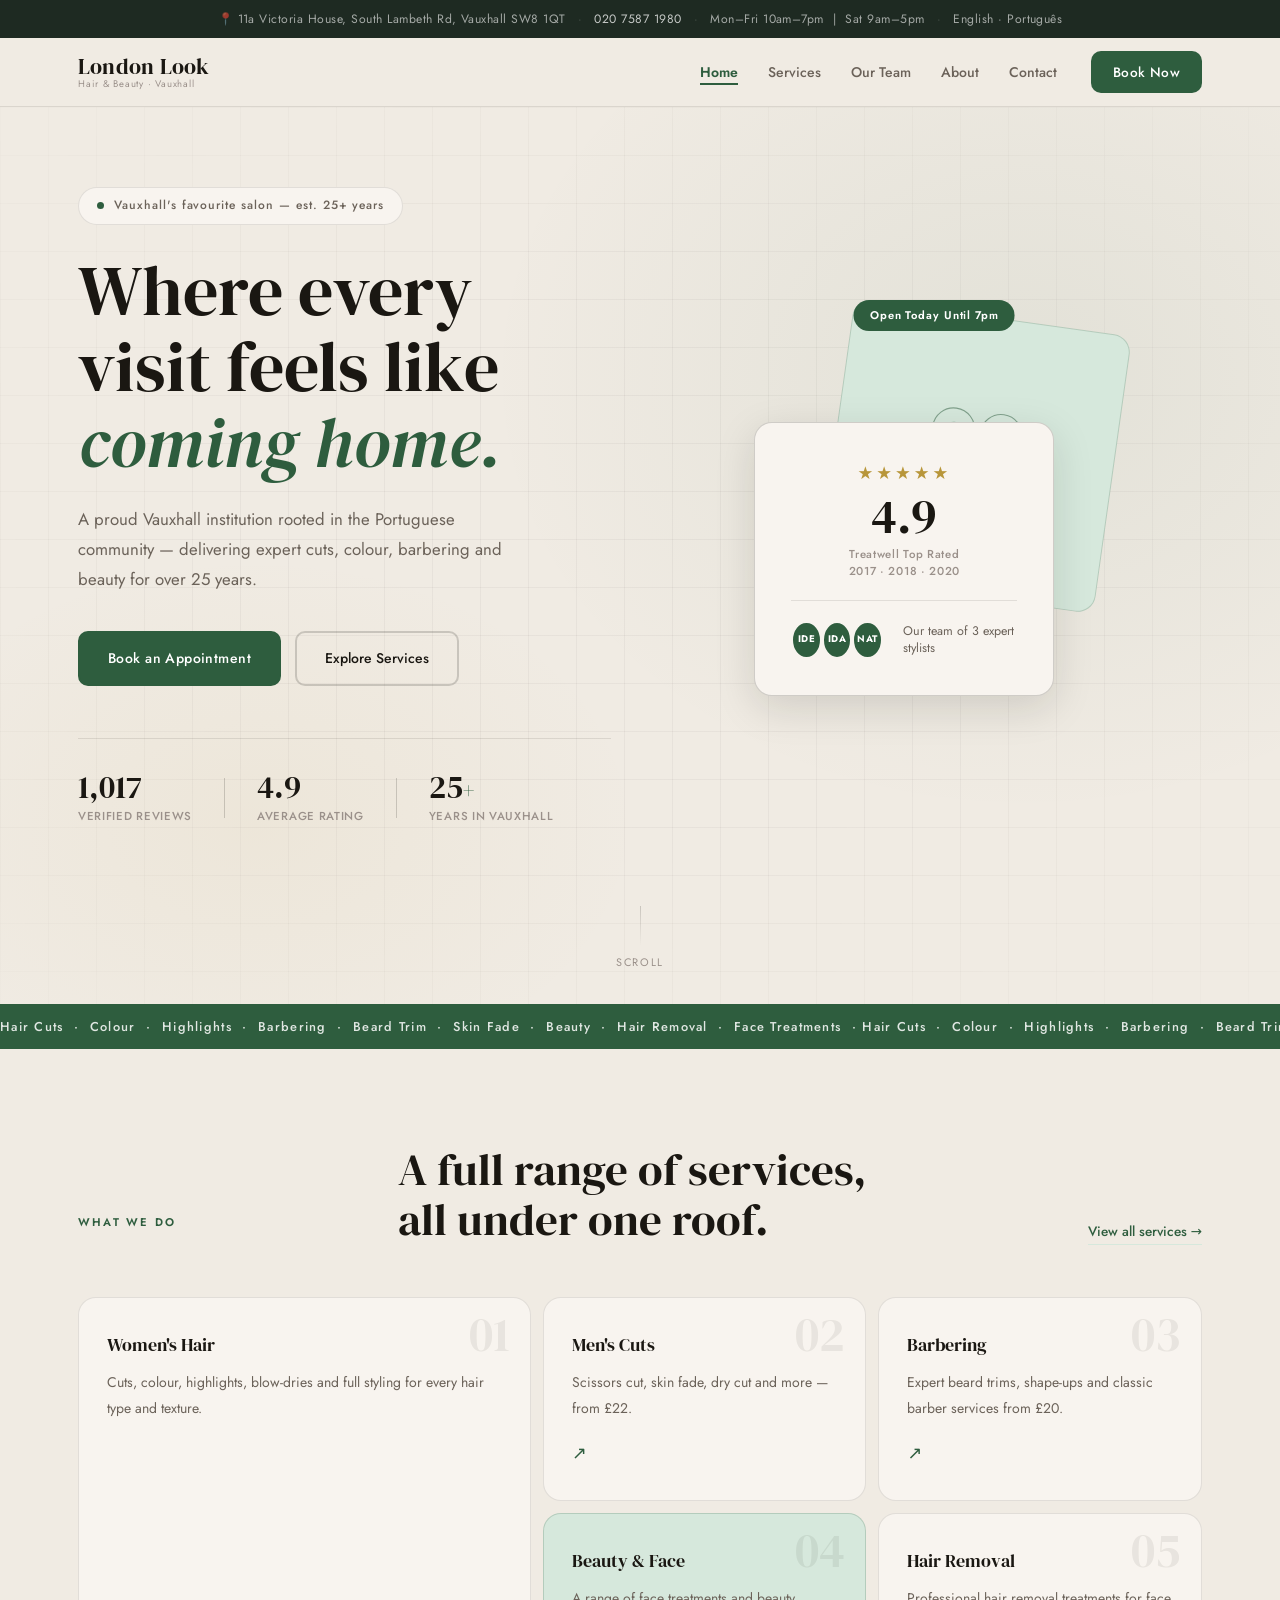
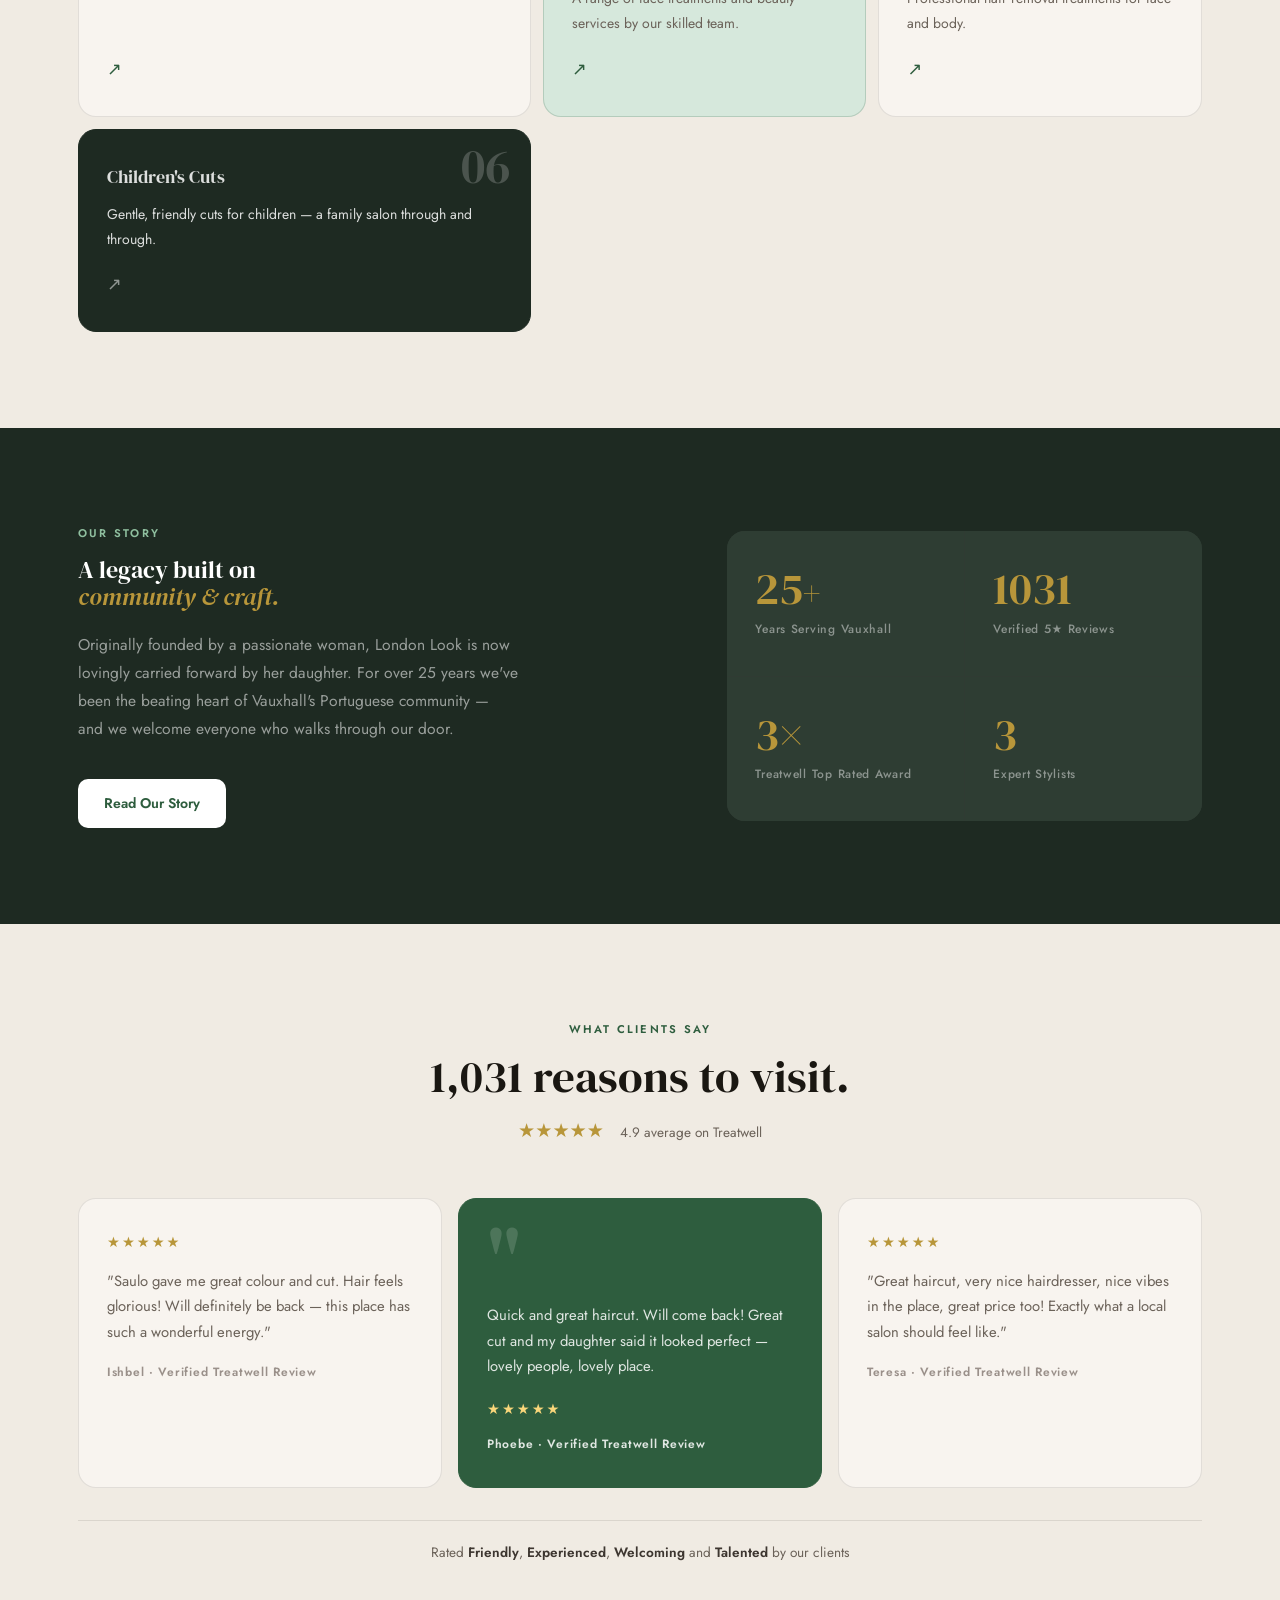
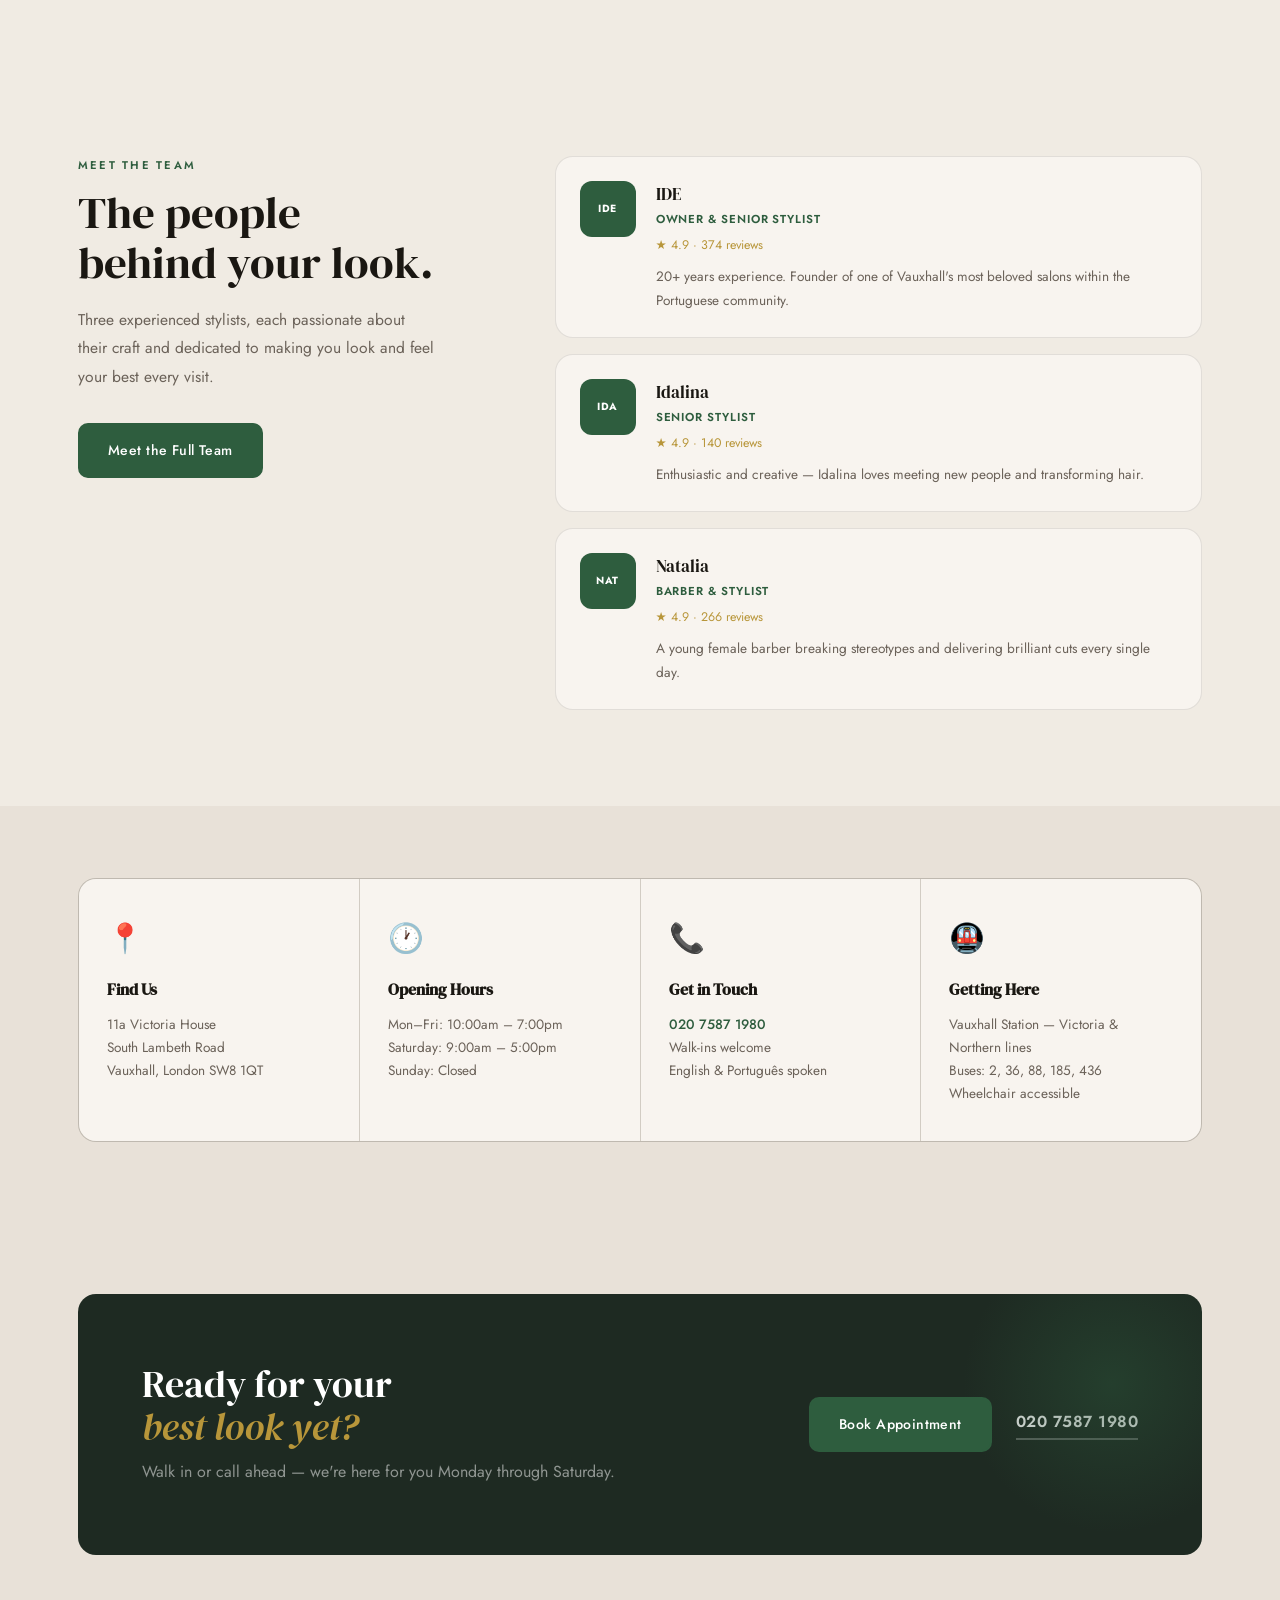
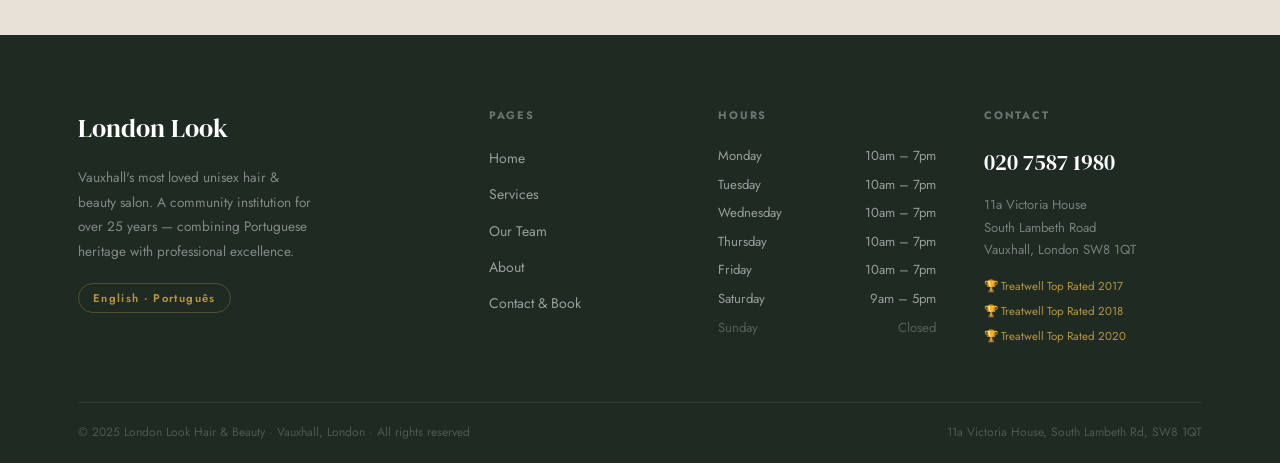
==== index.html @ 9d4ba152 "Add files via upload" ====
<!DOCTYPE html>
<html lang="en">
<head>
  <meta charset="UTF-8"/>
  <meta name="viewport" content="width=device-width, initial-scale=1.0"/>
  <title>London Look Hair & Beauty — Vauxhall, London</title>
  <meta name="description" content="London Look Hair & Beauty — Vauxhall's most loved unisex salon for over 25 years. Expert cuts, colour, barbering & beauty. 11a Victoria House, South Lambeth Road. Call 020 7587 1980."/>
  <link rel="stylesheet" href="styles.css"/>
  <link rel="preconnect" href="https://fonts.googleapis.com"/>
  <link rel="preconnect" href="https://fonts.gstatic.com" crossorigin/>
  <link href="https://fonts.googleapis.com/css2?family=DM+Serif+Display:ital@0;1&family=Jost:wght@300;400;500;600&display=swap" rel="stylesheet"/>
</head>
<body>

  <div class="preloader" id="preloader">
    <div class="pl-inner">
      <div class="pl-logo">London Look</div>
      <div class="pl-bar"><div class="pl-fill"></div></div>
    </div>
  </div>

  <div class="topstrip">
    <div class="ts-inner">
      <span>📍 11a Victoria House, South Lambeth Rd, Vauxhall SW8 1QT</span>
      <span class="ts-sep">·</span>
      <a href="tel:02075871980">020 7587 1980</a>
      <span class="ts-sep">·</span>
      <span>Mon–Fri 10am–7pm &nbsp;|&nbsp; Sat 9am–5pm</span>
      <span class="ts-sep">·</span>
      <span>English · Português</span>
    </div>
  </div>

  <nav class="nav" id="nav">
    <div class="nav-wrap">
      <a href="index.html" class="nav-logo">
        <span class="nl-main">London Look</span>
        <span class="nl-sub">Hair &amp; Beauty · Vauxhall</span>
      </a>
      <ul class="nav-menu" id="navMenu">
        <li><a href="index.html" class="nm-link active">Home</a></li>
        <li><a href="services.html" class="nm-link">Services</a></li>
        <li><a href="team.html" class="nm-link">Our Team</a></li>
        <li><a href="about.html" class="nm-link">About</a></li>
        <li><a href="contact.html" class="nm-link">Contact</a></li>
      </ul>
      <a href="contact.html" class="nav-btn">Book Now</a>
      <button class="nav-burger" id="navBurger" aria-label="Menu">
        <span></span><span></span><span></span>
      </button>
    </div>
  </nav>

  <section class="hero">
    <div class="hero-bg">
      <div class="hb-gradient"></div>
      <div class="hb-grid"></div>
    </div>
    <div class="hero-body">
      <div class="hero-left">
        <div class="hero-pill reveal-up">
          <span class="hp-dot"></span>
          Vauxhall's favourite salon — est. 25+ years
        </div>
        <h1 class="hero-h1 reveal-up d1">
          Where every<br/>
          visit feels like<br/>
          <em>coming home.</em>
        </h1>
        <p class="hero-p reveal-up d2">
          A proud Vauxhall institution rooted in the Portuguese community — delivering expert cuts, colour, barbering and beauty for over 25 years.
        </p>
        <div class="hero-btns reveal-up d3">
          <a href="contact.html" class="btn-fill">Book an Appointment</a>
          <a href="services.html" class="btn-line">Explore Services</a>
        </div>
        <div class="hero-stats reveal-up d4">
          <div class="hs-item">
            <div class="hs-num" data-target="1031">0</div>
            <div class="hs-lbl">Verified Reviews</div>
          </div>
          <div class="hs-sep"></div>
          <div class="hs-item">
            <div class="hs-num">4.9</div>
            <div class="hs-lbl">Average Rating</div>
          </div>
          <div class="hs-sep"></div>
          <div class="hs-item">
            <div class="hs-num">25<span>+</span></div>
            <div class="hs-lbl">Years in Vauxhall</div>
          </div>
        </div>
      </div>
      <div class="hero-right reveal-right">
        <div class="hero-card-stack">
          <div class="hcs-card hcs-back">
            <div class="hcs-scissors">
              <svg viewBox="0 0 160 160" fill="none">
                <circle cx="48" cy="48" r="28" stroke="currentColor" stroke-width="1.5"/>
                <circle cx="112" cy="48" r="28" stroke="currentColor" stroke-width="1.5"/>
                <circle cx="48" cy="48" r="10" fill="currentColor" opacity="0.4"/>
                <circle cx="112" cy="48" r="10" fill="currentColor" opacity="0.4"/>
                <line x1="68" y1="62" x2="148" y2="148" stroke="currentColor" stroke-width="2.5" stroke-linecap="round"/>
                <line x1="92" y1="62" x2="12" y2="148" stroke="currentColor" stroke-width="2.5" stroke-linecap="round"/>
              </svg>
            </div>
          </div>
          <div class="hcs-card hcs-front">
            <div class="hcs-badge">
              <div class="hcb-stars">★★★★★</div>
              <div class="hcb-score">4.9</div>
              <div class="hcb-label">Treatwell Top Rated<br/>2017 · 2018 · 2020</div>
            </div>
            <div class="hcs-divider"></div>
            <div class="hcs-team-row">
              <div class="htr-avatar">IDE</div>
              <div class="htr-avatar">IDA</div>
              <div class="htr-avatar">NAT</div>
              <div class="htr-info">Our team of 3 expert stylists</div>
            </div>
          </div>
          <div class="hcs-float-tag">Open Today Until 7pm</div>
        </div>
      </div>
    </div>
    <div class="hero-scroll">
      <div class="hs-line"></div>
      <span>Scroll</span>
    </div>
  </section>

  <div class="ticker">
    <div class="ticker-track">
      <span>Hair Cuts &nbsp;·&nbsp; Colour &nbsp;·&nbsp; Highlights &nbsp;·&nbsp; Barbering &nbsp;·&nbsp; Beard Trim &nbsp;·&nbsp; Skin Fade &nbsp;·&nbsp; Beauty &nbsp;·&nbsp; Hair Removal &nbsp;·&nbsp; Face Treatments &nbsp;·&nbsp; </span>
      <span>Hair Cuts &nbsp;·&nbsp; Colour &nbsp;·&nbsp; Highlights &nbsp;·&nbsp; Barbering &nbsp;·&nbsp; Beard Trim &nbsp;·&nbsp; Skin Fade &nbsp;·&nbsp; Beauty &nbsp;·&nbsp; Hair Removal &nbsp;·&nbsp; Face Treatments &nbsp;·&nbsp; </span>
      <span>Hair Cuts &nbsp;·&nbsp; Colour &nbsp;·&nbsp; Highlights &nbsp;·&nbsp; Barbering &nbsp;·&nbsp; Beard Trim &nbsp;·&nbsp; Skin Fade &nbsp;·&nbsp; Beauty &nbsp;·&nbsp; Hair Removal &nbsp;·&nbsp; Face Treatments &nbsp;·&nbsp; </span>
    </div>
  </div>

  <section class="section services-overview">
    <div class="container">
      <div class="sec-head">
        <div class="sec-label reveal-up">What We Do</div>
        <h2 class="sec-title reveal-up d1">A full range of services,<br/>all under one roof.</h2>
        <a href="services.html" class="sec-more reveal-up d2">View all services →</a>
      </div>
      <div class="svc-bento">
        <a href="services.html" class="sb-card sb-large reveal-up">
          <div class="sbc-num">01</div>
          <h3>Women's Hair</h3>
          <p>Cuts, colour, highlights, blow-dries and full styling for every hair type and texture.</p>
          <div class="sbc-arrow">↗</div>
        </a>
        <a href="services.html" class="sb-card reveal-up d1">
          <div class="sbc-num">02</div>
          <h3>Men's Cuts</h3>
          <p>Scissors cut, skin fade, dry cut and more — from £22.</p>
          <div class="sbc-arrow">↗</div>
        </a>
        <a href="services.html" class="sb-card reveal-up d2">
          <div class="sbc-num">03</div>
          <h3>Barbering</h3>
          <p>Expert beard trims, shape-ups and classic barber services from £20.</p>
          <div class="sbc-arrow">↗</div>
        </a>
        <a href="services.html" class="sb-card sb-accent reveal-up d1">
          <div class="sbc-num">04</div>
          <h3>Beauty & Face</h3>
          <p>A range of face treatments and beauty services by our skilled team.</p>
          <div class="sbc-arrow">↗</div>
        </a>
        <a href="services.html" class="sb-card reveal-up d2">
          <div class="sbc-num">05</div>
          <h3>Hair Removal</h3>
          <p>Professional hair removal treatments for face and body.</p>
          <div class="sbc-arrow">↗</div>
        </a>
        <a href="services.html" class="sb-card sb-dark reveal-up d3">
          <div class="sbc-num">06</div>
          <h3>Children's Cuts</h3>
          <p>Gentle, friendly cuts for children — a family salon through and through.</p>
          <div class="sbc-arrow">↗</div>
        </a>
      </div>
    </div>
  </section>

  <section class="legacy-strip">
    <div class="ls-inner">
      <div class="ls-text reveal-up">
        <div class="sec-label light">Our Story</div>
        <h2>A legacy built on<br/><em>community & craft.</em></h2>
        <p>Originally founded by a passionate woman, London Look is now lovingly carried forward by her daughter. For over 25 years we've been the beating heart of Vauxhall's Portuguese community — and we welcome everyone who walks through our door.</p>
        <a href="about.html" class="btn-fill-light">Read Our Story</a>
      </div>
      <div class="ls-numbers reveal-right">
        <div class="lsn-item">
          <div class="lsn-num">25<span>+</span></div>
          <div class="lsn-lbl">Years Serving Vauxhall</div>
        </div>
        <div class="lsn-item">
          <div class="lsn-num">1031</div>
          <div class="lsn-lbl">Verified 5★ Reviews</div>
        </div>
        <div class="lsn-item">
          <div class="lsn-num">3×</div>
          <div class="lsn-lbl">Treatwell Top Rated Award</div>
        </div>
        <div class="lsn-item">
          <div class="lsn-num">3</div>
          <div class="lsn-lbl">Expert Stylists</div>
        </div>
      </div>
    </div>
  </section>

  <section class="section reviews-section">
    <div class="container">
      <div class="sec-head centered">
        <div class="sec-label reveal-up">What Clients Say</div>
        <h2 class="sec-title reveal-up d1">1,031 reasons to visit.</h2>
        <div class="star-display reveal-up d2">★★★★★ <span>4.9 average on Treatwell</span></div>
      </div>
      <div class="reviews-grid">
        <div class="rv-card reveal-up">
          <div class="rv-stars">★★★★★</div>
          <p>"Saulo gave me great colour and cut. Hair feels glorious! Will definitely be back — this place has such a wonderful energy."</p>
          <div class="rv-author">Ishbel · Verified Treatwell Review</div>
        </div>
        <div class="rv-card rv-featured reveal-up d1">
          <div class="rv-quote-mark">"</div>
          <p>Quick and great haircut. Will come back! Great cut and my daughter said it looked perfect — lovely people, lovely place.</p>
          <div class="rv-stars">★★★★★</div>
          <div class="rv-author">Phoebe · Verified Treatwell Review</div>
        </div>
        <div class="rv-card reveal-up d2">
          <div class="rv-stars">★★★★★</div>
          <p>"Great haircut, very nice hairdresser, nice vibes in the place, great price too! Exactly what a local salon should feel like."</p>
          <div class="rv-author">Teresa · Verified Treatwell Review</div>
        </div>
      </div>
      <div class="rv-footer reveal-up">
        <span>Rated <strong>Friendly</strong>, <strong>Experienced</strong>, <strong>Welcoming</strong> and <strong>Talented</strong> by our clients</span>
      </div>
    </div>
  </section>

  <section class="section team-preview">
    <div class="container">
      <div class="tp-grid">
        <div class="tp-left reveal-up">
          <div class="sec-label">Meet the Team</div>
          <h2 class="sec-title">The people<br/>behind your look.</h2>
          <p>Three experienced stylists, each passionate about their craft and dedicated to making you look and feel your best every visit.</p>
          <a href="team.html" class="btn-fill">Meet the Full Team</a>
        </div>
        <div class="tp-cards">
          <div class="tpc-card reveal-up d1">
            <div class="tpc-avatar">IDE</div>
            <div class="tpc-info">
              <h3>IDE</h3>
              <div class="tpc-role">Owner &amp; Senior Stylist</div>
              <div class="tpc-reviews">★ 4.9 · 374 reviews</div>
              <p>20+ years experience. Founder of one of Vauxhall's most beloved salons within the Portuguese community.</p>
            </div>
          </div>
          <div class="tpc-card reveal-up d2">
            <div class="tpc-avatar">IDA</div>
            <div class="tpc-info">
              <h3>Idalina</h3>
              <div class="tpc-role">Senior Stylist</div>
              <div class="tpc-reviews">★ 4.9 · 140 reviews</div>
              <p>Enthusiastic and creative — Idalina loves meeting new people and transforming hair.</p>
            </div>
          </div>
          <div class="tpc-card reveal-up d3">
            <div class="tpc-avatar">NAT</div>
            <div class="tpc-info">
              <h3>Natalia</h3>
              <div class="tpc-role">Barber &amp; Stylist</div>
              <div class="tpc-reviews">★ 4.9 · 266 reviews</div>
              <p>A young female barber breaking stereotypes and delivering brilliant cuts every single day.</p>
            </div>
          </div>
        </div>
      </div>
    </div>
  </section>

  <section class="info-strip">
    <div class="container">
      <div class="is-grid">
        <div class="is-item reveal-up">
          <div class="is-icon">📍</div>
          <h4>Find Us</h4>
          <p>11a Victoria House<br/>South Lambeth Road<br/>Vauxhall, London SW8 1QT</p>
        </div>
        <div class="is-item reveal-up d1">
          <div class="is-icon">🕐</div>
          <h4>Opening Hours</h4>
          <p>Mon–Fri: 10:00am – 7:00pm<br/>Saturday: 9:00am – 5:00pm<br/>Sunday: Closed</p>
        </div>
        <div class="is-item reveal-up d2">
          <div class="is-icon">📞</div>
          <h4>Get in Touch</h4>
          <p><a href="tel:02075871980">020 7587 1980</a><br/>Walk-ins welcome<br/>English &amp; Português spoken</p>
        </div>
        <div class="is-item reveal-up d3">
          <div class="is-icon">🚇</div>
          <h4>Getting Here</h4>
          <p>Vauxhall Station — Victoria &amp; Northern lines<br/>Buses: 2, 36, 88, 185, 436<br/>Wheelchair accessible</p>
        </div>
      </div>
    </div>
  </section>

  <section class="cta-block">
    <div class="container">
      <div class="cta-inner reveal-up">
        <div class="cta-text">
          <h2>Ready for your<br/><em>best look yet?</em></h2>
          <p>Walk in or call ahead — we're here for you Monday through Saturday.</p>
        </div>
        <div class="cta-actions">
          <a href="contact.html" class="btn-fill">Book Appointment</a>
          <a href="tel:02075871980" class="btn-phone">020 7587 1980</a>
        </div>
      </div>
    </div>
  </section>

  <footer class="footer">
    <div class="container">
      <div class="footer-grid">
        <div class="fg-brand">
          <div class="fg-logo">London Look</div>
          <p>Vauxhall's most loved unisex hair &amp; beauty salon. A community institution for over 25 years — combining Portuguese heritage with professional excellence.</p>
          <div class="fg-langs">English · Português</div>
        </div>
        <div class="fg-col">
          <h4>Pages</h4>
          <ul>
            <li><a href="index.html">Home</a></li>
            <li><a href="services.html">Services</a></li>
            <li><a href="team.html">Our Team</a></li>
            <li><a href="about.html">About</a></li>
            <li><a href="contact.html">Contact &amp; Book</a></li>
          </ul>
        </div>
        <div class="fg-col">
          <h4>Hours</h4>
          <div class="fg-hours">
            <div class="fgh-row"><span>Monday</span><span>10am – 7pm</span></div>
            <div class="fgh-row"><span>Tuesday</span><span>10am – 7pm</span></div>
            <div class="fgh-row"><span>Wednesday</span><span>10am – 7pm</span></div>
            <div class="fgh-row"><span>Thursday</span><span>10am – 7pm</span></div>
            <div class="fgh-row"><span>Friday</span><span>10am – 7pm</span></div>
            <div class="fgh-row"><span>Saturday</span><span>9am – 5pm</span></div>
            <div class="fgh-row closed"><span>Sunday</span><span>Closed</span></div>
          </div>
        </div>
        <div class="fg-col">
          <h4>Contact</h4>
          <a href="tel:02075871980" class="fg-phone">020 7587 1980</a>
          <p>11a Victoria House<br/>South Lambeth Road<br/>Vauxhall, London SW8 1QT</p>
          <div class="fg-awards">
            <span>🏆 Treatwell Top Rated 2017</span>
            <span>🏆 Treatwell Top Rated 2018</span>
            <span>🏆 Treatwell Top Rated 2020</span>
          </div>
        </div>
      </div>
      <div class="footer-bottom">
        <span>© 2025 London Look Hair &amp; Beauty · Vauxhall, London · All rights reserved</span>
        <span>11a Victoria House, South Lambeth Rd, SW8 1QT</span>
      </div>
    </div>
  </footer>

  <script src="script.js"></script>
</body>
</html>
---- styles.css ----
*, *::before, *::after { box-sizing: border-box; margin: 0; padding: 0; }

:root {

  --bg:         #F0EBE3;
  --bg-soft:    #E8E1D8;
  --bg-card:    #F8F4EF;
  --bg-dark:    #1E2A22;
  --bg-mid:     #2E3D33;

  --text:       #1A1712;
  --text-mid:   #3D3630;
  --text-soft:  #6B6259;
  --text-faint: #9A908A;

  --green:      #2E5D3E;
  --green-mid:  #3D7A52;
  --green-pale: #D6E8DC;
  --gold:       #B8963A;
  --gold-pale:  #F2E8D0;

  --border:     rgba(26,23,18,0.1);
  --border-mid: rgba(26,23,18,0.18);

  --font-h: 'DM Serif Display', Georgia, serif;
  --font-b: 'Jost', system-ui, sans-serif;

  --r:     10px;
  --r-lg:  18px;
  --shadow: 0 4px 20px rgba(26,23,18,0.08);
  --shadow-md: 0 12px 40px rgba(26,23,18,0.13);
}

html { scroll-behavior: smooth; font-size: 16px; }

body {
  background: var(--bg);
  color: var(--text);
  font-family: var(--font-b);
  font-weight: 400;
  line-height: 1.65;
  overflow-x: hidden;
}

a { text-decoration: none; color: inherit; }
ul { list-style: none; }

h1 { font-family: var(--font-h); font-weight: 400; line-height: 1.08; color: var(--text); }
h2 { font-family: var(--font-h); font-weight: 400; line-height: 1.12; color: var(--text); }
h3 { font-family: var(--font-h); font-weight: 400; font-size: 1.2rem; color: var(--text); }
p  { color: var(--text-soft); font-size: 0.975rem; line-height: 1.8; }
em { font-style: italic; color: var(--green); font-family: var(--font-h); }
strong { color: var(--text-mid); font-weight: 600; }

.container { max-width: 1180px; margin: 0 auto; padding: 0 28px; }
.section    { padding: 96px 0; }
.alt-section { background: var(--bg-soft); }

.sec-label {
  font-size: 0.7rem;
  font-weight: 600;
  letter-spacing: 0.2em;
  text-transform: uppercase;
  color: var(--green);
  margin-bottom: 14px;
  display: block;
}
.sec-label.light { color: #8FBF9F; }

.sec-head {
  display: flex;
  align-items: flex-end;
  justify-content: space-between;
  gap: 24px;
  flex-wrap: wrap;
  margin-bottom: 52px;
}
.sec-head.centered { display: block; text-align: center; max-width: 580px; margin: 0 auto 52px; }

.sec-title { font-size: clamp(1.9rem, 3.5vw, 2.8rem); }

.sec-more {
  font-size: 0.85rem;
  font-weight: 500;
  color: var(--green);
  border-bottom: 1px solid var(--green-pale);
  padding-bottom: 2px;
  white-space: nowrap;
  transition: border-color 0.25s, color 0.25s;
}
.sec-more:hover { color: var(--green-mid); border-color: var(--green-mid); }

.btn-fill {
  display: inline-flex;
  align-items: center;
  gap: 8px;
  background: var(--green);
  color: #fff;
  padding: 14px 28px;
  border-radius: var(--r);
  font-family: var(--font-b);
  font-size: 0.875rem;
  font-weight: 500;
  letter-spacing: 0.03em;
  border: 2px solid var(--green);
  transition: all 0.25s cubic-bezier(0.25,0.46,0.45,0.94);
  cursor: pointer;
}
.btn-fill:hover {
  background: var(--bg-mid);
  border-color: var(--bg-mid);
  transform: translateY(-2px);
  box-shadow: 0 8px 24px rgba(46,93,62,0.25);
}

.btn-line {
  display: inline-flex;
  align-items: center;
  gap: 8px;
  background: transparent;
  color: var(--text);
  padding: 14px 28px;
  border-radius: var(--r);
  font-size: 0.875rem;
  font-weight: 500;
  border: 2px solid var(--border-mid);
  transition: all 0.25s;
}
.btn-line:hover { border-color: var(--text); background: rgba(26,23,18,0.04); }

.btn-fill-light {
  display: inline-flex;
  align-items: center;
  background: #fff;
  color: var(--green);
  padding: 13px 26px;
  border-radius: var(--r);
  font-size: 0.875rem;
  font-weight: 600;
  transition: all 0.25s;
}
.btn-fill-light:hover { background: var(--gold-pale); transform: translateY(-2px); }

.btn-phone {
  display: inline-flex;
  align-items: center;
  font-size: 1rem;
  font-weight: 600;
  color: rgba(255,255,255,0.85);
  letter-spacing: 0.03em;
  border-bottom: 2px solid rgba(255,255,255,0.25);
  padding-bottom: 2px;
  transition: all 0.2s;
}
.btn-phone:hover { color: #fff; border-color: rgba(255,255,255,0.7); }

.preloader {
  position: fixed;
  inset: 0;
  background: var(--bg-dark);
  z-index: 9999;
  display: flex;
  align-items: center;
  justify-content: center;
  transition: opacity 0.5s ease, visibility 0.5s ease;
}
.preloader.done { opacity: 0; visibility: hidden; }

.pl-inner { text-align: center; }

.pl-logo {
  font-family: var(--font-h);
  font-size: 2.4rem;
  color: #fff;
  margin-bottom: 24px;
  letter-spacing: 0.04em;
}

.pl-bar {
  width: 200px;
  height: 2px;
  background: rgba(255,255,255,0.15);
  border-radius: 2px;
  overflow: hidden;
}

.pl-fill {
  height: 100%;
  background: var(--gold);
  width: 0;
  animation: pl-load 1.2s cubic-bezier(0.4,0,0.2,1) forwards;
}
@keyframes pl-load { to { width: 100%; } }

.topstrip {
  background: var(--bg-dark);
  color: rgba(255,255,255,0.6);
  padding: 9px 24px;
  font-size: 0.76rem;
  letter-spacing: 0.04em;
}
.ts-inner {
  max-width: 1180px;
  margin: 0 auto;
  display: flex;
  align-items: center;
  gap: 12px;
  justify-content: center;
  flex-wrap: wrap;
}
.ts-sep { opacity: 0.3; }
.topstrip a { color: rgba(255,255,255,0.75); transition: color 0.2s; }
.topstrip a:hover { color: #fff; }

.nav {
  position: sticky;
  top: 0;
  z-index: 800;
  background: rgba(240,235,227,0.96);
  backdrop-filter: blur(16px);
  -webkit-backdrop-filter: blur(16px);
  border-bottom: 1px solid var(--border);
  transition: box-shadow 0.3s;
}
.nav.scrolled { box-shadow: 0 4px 24px rgba(26,23,18,0.1); }

.nav-wrap {
  max-width: 1180px;
  margin: 0 auto;
  padding: 0 28px;
  height: 68px;
  display: flex;
  align-items: center;
  gap: 20px;
}

.nav-logo {
  display: flex;
  flex-direction: column;
  line-height: 1.1;
  flex-shrink: 0;
}
.nl-main {
  font-family: var(--font-h);
  font-size: 1.35rem;
  color: var(--text);
  letter-spacing: 0.01em;
}
.nl-sub {
  font-size: 0.6rem;
  font-weight: 400;
  color: var(--text-faint);
  letter-spacing: 0.08em;
}

.nav-menu {
  display: flex;
  align-items: center;
  gap: 2px;
  margin-left: auto;
}

.nm-link {
  font-size: 0.875rem;
  font-weight: 500;
  color: var(--text-soft);
  padding: 7px 14px;
  border-radius: 8px;
  transition: all 0.2s;
  white-space: nowrap;
  position: relative;
}
.nm-link::after {
  content: '';
  position: absolute;
  bottom: 4px; left: 14px; right: 14px;
  height: 1.5px;
  background: var(--green);
  transform: scaleX(0);
  transition: transform 0.25s;
}
.nm-link:hover { color: var(--text); }
.nm-link:hover::after,
.nm-link.active::after { transform: scaleX(1); }
.nm-link.active { color: var(--green); font-weight: 600; }

.nav-btn {
  background: var(--green);
  color: #fff;
  padding: 10px 22px;
  border-radius: var(--r);
  font-size: 0.85rem;
  font-weight: 500;
  letter-spacing: 0.03em;
  transition: all 0.22s;
  flex-shrink: 0;
}
.nav-btn:hover { background: var(--bg-mid); transform: translateY(-1px); }

.nav-burger {
  display: none;
  flex-direction: column;
  gap: 5px;
  background: none;
  border: none;
  cursor: pointer;
  padding: 4px;
  margin-left: auto;
}
.nav-burger span {
  display: block;
  width: 22px;
  height: 2px;
  background: var(--text);
  border-radius: 2px;
  transition: all 0.3s;
}
.nav-burger.open span:nth-child(1) { transform: translateY(7px) rotate(45deg); }
.nav-burger.open span:nth-child(2) { opacity: 0; }
.nav-burger.open span:nth-child(3) { transform: translateY(-7px) rotate(-45deg); }

.hero {
  min-height: calc(100vh - 107px);
  position: relative;
  display: flex;
  flex-direction: column;
  overflow: hidden;
}

.hero-bg {
  position: absolute;
  inset: 0;
  pointer-events: none;
}

.hb-gradient {
  position: absolute;
  inset: 0;
  background: radial-gradient(ellipse 60% 70% at 80% 30%, rgba(46,93,62,0.07) 0%, transparent 70%),
              radial-gradient(ellipse 50% 50% at 20% 80%, rgba(184,150,58,0.06) 0%, transparent 60%);
}

.hb-grid {
  position: absolute;
  inset: 0;
  background-image:
    linear-gradient(rgba(26,23,18,0.04) 1px, transparent 1px),
    linear-gradient(90deg, rgba(26,23,18,0.04) 1px, transparent 1px);
  background-size: 48px 48px;
  mask-image: radial-gradient(ellipse 80% 80% at 50% 50%, black 40%, transparent 100%);
}

.hero-body {
  flex: 1;
  display: grid;
  grid-template-columns: 1.1fr 1fr;
  gap: 0;
  align-items: center;
  max-width: 1180px;
  margin: 0 auto;
  padding: 80px 28px 80px;
  width: 100%;
  position: relative;
  z-index: 2;
}

.hero-left { padding-right: 56px; }

.hero-pill {
  display: inline-flex;
  align-items: center;
  gap: 10px;
  font-size: 0.75rem;
  font-weight: 500;
  letter-spacing: 0.08em;
  color: var(--text-soft);
  background: var(--bg-card);
  border: 1px solid var(--border);
  padding: 8px 18px;
  border-radius: 100px;
  margin-bottom: 28px;
}

.hp-dot {
  width: 7px; height: 7px;
  background: var(--green);
  border-radius: 50%;
  animation: dot-pulse 2.4s ease-in-out infinite;
}
@keyframes dot-pulse {
  0%, 100% { transform: scale(1); opacity: 1; }
  50%       { transform: scale(1.5); opacity: 0.5; }
}

.hero-h1 {
  font-size: clamp(3.2rem, 5.5vw, 5.2rem);
  margin-bottom: 24px;
}

.hero-p {
  font-size: 1.05rem;
  max-width: 440px;
  margin-bottom: 36px;
  line-height: 1.78;
  color: var(--text-soft);
}

.hero-btns { display: flex; gap: 14px; flex-wrap: wrap; margin-bottom: 52px; }

.hero-stats {
  display: flex;
  align-items: center;
  gap: 0;
  padding-top: 32px;
  border-top: 1px solid var(--border);
}
.hs-item { display: flex; flex-direction: column; padding-right: 32px; }
.hs-num {
  font-family: var(--font-h);
  font-size: 2rem;
  color: var(--text);
  line-height: 1;
  margin-bottom: 4px;
}
.hs-num span { font-size: 1.3rem; color: var(--green); }
.hs-lbl { font-size: 0.72rem; font-weight: 500; letter-spacing: 0.06em; color: var(--text-faint); text-transform: uppercase; }
.hs-sep { width: 1px; height: 40px; background: var(--border-mid); margin-right: 32px; }

.hero-right { display: flex; align-items: center; justify-content: center; }

.hero-card-stack { position: relative; width: 360px; height: 380px; }

.hcs-card {
  position: absolute;
  border-radius: var(--r-lg);
  padding: 36px;
}

.hcs-back {
  width: 280px; height: 280px;
  background: var(--green-pale);
  border: 1px solid rgba(46,93,62,0.2);
  top: 0; right: 0;
  transform: rotate(8deg);
  display: flex;
  align-items: center;
  justify-content: center;
}

.hcs-scissors { width: 120px; height: 120px; color: var(--green); opacity: 0.5; }

.hcs-front {
  width: 300px;
  background: var(--bg-card);
  border: 1px solid var(--border-mid);
  box-shadow: var(--shadow-md);
  bottom: 0; left: 0;
  animation: hero-float 4.5s ease-in-out infinite;
}
@keyframes hero-float {
  0%, 100% { transform: translateY(0); }
  50%       { transform: translateY(-12px); }
}

.hcs-badge { text-align: center; margin-bottom: 20px; }
.hcb-stars { font-size: 1.1rem; color: var(--gold); letter-spacing: 3px; margin-bottom: 4px; }
.hcb-score { font-family: var(--font-h); font-size: 3rem; color: var(--text); line-height: 1; margin-bottom: 6px; }
.hcb-label { font-size: 0.72rem; color: var(--text-faint); font-weight: 500; letter-spacing: 0.06em; line-height: 1.5; }

.hcs-divider { height: 1px; background: var(--border); margin-bottom: 20px; }

.hcs-team-row { display: flex; align-items: center; gap: 8px; }
.htr-avatar {
  width: 38px; height: 38px;
  border-radius: 50%;
  background: var(--green);
  color: #fff;
  display: flex;
  align-items: center;
  justify-content: center;
  font-size: 0.6rem;
  font-weight: 700;
  letter-spacing: 0.05em;
  border: 2px solid var(--bg-card);
  margin-right: -8px;
}
.htr-info { font-size: 0.78rem; color: var(--text-soft); margin-left: 20px; line-height: 1.4; }

.hcs-float-tag {
  position: absolute;
  top: -16px;
  left: 50%;
  transform: translateX(-50%);
  background: var(--green);
  color: #fff;
  font-size: 0.7rem;
  font-weight: 600;
  letter-spacing: 0.08em;
  padding: 6px 16px;
  border-radius: 100px;
  white-space: nowrap;
  animation: tag-pulse 3s ease-in-out infinite;
}
@keyframes tag-pulse {
  0%, 100% { box-shadow: 0 0 0 0 rgba(46,93,62,0.3); }
  50%       { box-shadow: 0 0 0 8px rgba(46,93,62,0); }
}

.hero-scroll {
  display: flex;
  flex-direction: column;
  align-items: center;
  gap: 8px;
  padding-bottom: 32px;
  color: var(--text-faint);
  font-size: 0.68rem;
  letter-spacing: 0.15em;
  text-transform: uppercase;
  position: relative;
  z-index: 2;
}
.hs-line {
  width: 1px;
  height: 40px;
  background: linear-gradient(to bottom, var(--border-mid), transparent);
  animation: scroll-grow 2s ease-in-out infinite;
}
@keyframes scroll-grow {
  0%   { transform: scaleY(0); transform-origin: top; opacity: 0; }
  50%  { transform: scaleY(1); transform-origin: top; opacity: 1; }
  51%  { transform-origin: bottom; }
  100% { transform: scaleY(0); transform-origin: bottom; opacity: 0; }
}

.ticker {
  background: var(--green);
  overflow: hidden;
  padding: 12px 0;
}
.ticker-track {
  display: flex;
  white-space: nowrap;
  font-size: 0.8rem;
  font-weight: 500;
  letter-spacing: 0.1em;
  color: rgba(255,255,255,0.85);
  animation: ticker-scroll 30s linear infinite;
}
@keyframes ticker-scroll {
  from { transform: translateX(0); }
  to   { transform: translateX(-33.333%); }
}

.svc-bento {
  display: grid;
  grid-template-columns: 1.4fr 1fr 1fr;
  grid-template-rows: auto auto;
  gap: 12px;
}

.sb-card {
  background: var(--bg-card);
  border: 1px solid var(--border);
  border-radius: var(--r-lg);
  padding: 32px 28px;
  display: flex;
  flex-direction: column;
  gap: 10px;
  position: relative;
  overflow: hidden;
  transition: transform 0.3s cubic-bezier(0.25,0.46,0.45,0.94),
              box-shadow 0.3s,
              border-color 0.3s;
}

.sb-card::before {
  content: '';
  position: absolute;
  top: 0; left: 0; right: 0;
  height: 3px;
  background: var(--green);
  transform: scaleX(0);
  transform-origin: left;
  transition: transform 0.3s;
}

.sb-card:hover { transform: translateY(-5px); box-shadow: var(--shadow-md); border-color: var(--border-mid); }
.sb-card:hover::before { transform: scaleX(1); }

.sb-large { grid-row: 1 / 3; }
.sb-accent { background: var(--green-pale); border-color: rgba(46,93,62,0.2); }
.sb-dark { background: var(--bg-dark); border-color: var(--bg-dark); }
.sb-dark h3, .sb-dark p { color: rgba(255,255,255,0.85); }
.sb-dark .sbc-num { color: rgba(255,255,255,0.2); }
.sb-dark .sbc-arrow { color: rgba(255,255,255,0.5); }
.sb-dark::before { background: var(--gold); }

.sbc-num {
  font-family: var(--font-h);
  font-size: 3rem;
  color: rgba(26,23,18,0.07);
  line-height: 1;
  position: absolute;
  top: 12px; right: 20px;
}

.sb-card h3 { font-size: 1.15rem; font-weight: 400; }
.sb-card p  { font-size: 0.875rem; flex: 1; }

.sbc-arrow {
  font-size: 1.1rem;
  color: var(--green);
  margin-top: 8px;
  transition: transform 0.25s;
}
.sb-card:hover .sbc-arrow { transform: translate(4px, -4px); }

.legacy-strip {
  background: var(--bg-dark);
  padding: 96px 0;
}
.ls-inner {
  max-width: 1180px;
  margin: 0 auto;
  padding: 0 28px;
  display: grid;
  grid-template-columns: 1.2fr 1fr;
  gap: 80px;
  align-items: center;
}
.ls-text h2 { color: #fff; margin-bottom: 20px; }
.ls-text em { color: var(--gold); }
.ls-text p  { color: rgba(255,255,255,0.55); margin-bottom: 36px; max-width: 440px; }

.ls-numbers {
  display: grid;
  grid-template-columns: 1fr 1fr;
  gap: 1px;
  background: rgba(255,255,255,0.08);
  border-radius: var(--r-lg);
  overflow: hidden;
}
.lsn-item {
  background: var(--bg-mid);
  padding: 36px 28px;
  transition: background 0.25s;
}
.lsn-item:hover { background: rgba(46,93,62,0.4); }
.lsn-num {
  font-family: var(--font-h);
  font-size: 2.8rem;
  color: var(--gold);
  line-height: 1;
  margin-bottom: 8px;
}
.lsn-num span { font-size: 2rem; }
.lsn-lbl { font-size: 0.75rem; font-weight: 500; letter-spacing: 0.06em; color: rgba(255,255,255,0.45); }

.star-display {
  font-size: 1.2rem;
  color: var(--gold);
  margin-top: 12px;
}
.star-display span { font-family: var(--font-b); font-size: 0.85rem; color: var(--text-soft); margin-left: 10px; }

.reviews-grid {
  display: grid;
  grid-template-columns: repeat(3, 1fr);
  gap: 16px;
  margin-bottom: 32px;
}

.rv-card {
  background: var(--bg-card);
  border: 1px solid var(--border);
  border-radius: var(--r-lg);
  padding: 32px 28px;
  transition: transform 0.3s, box-shadow 0.3s;
}
.rv-card:hover { transform: translateY(-5px); box-shadow: var(--shadow-md); }

.rv-featured {
  background: var(--green);
  border-color: var(--green);
  position: relative;
}
.rv-featured p, .rv-featured .rv-stars, .rv-featured .rv-author { color: rgba(255,255,255,0.85); }

.rv-quote-mark {
  font-family: var(--font-h);
  font-size: 5rem;
  color: rgba(255,255,255,0.15);
  line-height: 0.7;
  margin-bottom: 16px;
}

.rv-stars { color: var(--gold); font-size: 0.9rem; letter-spacing: 2px; margin-bottom: 14px; }
.rv-featured .rv-stars { color: #F9D67A; margin-top: 16px; }
.rv-card p { font-size: 0.925rem; line-height: 1.72; margin-bottom: 18px; }
.rv-author { font-size: 0.75rem; font-weight: 600; color: var(--text-faint); letter-spacing: 0.06em; }

.rv-footer {
  text-align: center;
  font-size: 0.85rem;
  color: var(--text-soft);
  padding: 20px 0 0;
  border-top: 1px solid var(--border);
}

.tp-grid {
  display: grid;
  grid-template-columns: 1fr 1.6fr;
  gap: 72px;
  align-items: start;
}
.tp-left .sec-title { margin-bottom: 18px; }
.tp-left p { margin-bottom: 32px; max-width: 360px; }

.tp-cards { display: flex; flex-direction: column; gap: 16px; }

.tpc-card {
  background: var(--bg-card);
  border: 1px solid var(--border);
  border-radius: var(--r-lg);
  padding: 24px 24px;
  display: flex;
  gap: 20px;
  align-items: flex-start;
  transition: transform 0.3s, box-shadow 0.3s, border-color 0.3s;
}
.tpc-card:hover { transform: translateX(6px); box-shadow: var(--shadow); border-color: var(--border-mid); }

.tpc-avatar {
  width: 56px; height: 56px;
  background: var(--green);
  color: #fff;
  border-radius: 12px;
  display: flex;
  align-items: center;
  justify-content: center;
  font-size: 0.65rem;
  font-weight: 700;
  letter-spacing: 0.05em;
  flex-shrink: 0;
}

.tpc-info h3 { font-size: 1.05rem; margin-bottom: 2px; }
.tpc-role { font-size: 0.72rem; font-weight: 600; letter-spacing: 0.08em; text-transform: uppercase; color: var(--green); margin-bottom: 6px; }
.tpc-reviews { font-size: 0.78rem; color: var(--gold); margin-bottom: 8px; }
.tpc-info p { font-size: 0.85rem; }

.info-strip { background: var(--bg-soft); padding: 72px 0; }

.is-grid {
  display: grid;
  grid-template-columns: repeat(4, 1fr);
  gap: 1px;
  background: var(--border);
  border: 1px solid var(--border);
  border-radius: var(--r-lg);
  overflow: hidden;
}

.is-item {
  background: var(--bg-card);
  padding: 36px 28px;
  transition: background 0.25s;
}
.is-item:hover { background: var(--bg); }

.is-icon { font-size: 1.8rem; margin-bottom: 14px; }
.is-item h4 { font-family: var(--font-h); font-size: 1rem; margin-bottom: 10px; color: var(--text); }
.is-item p { font-size: 0.85rem; line-height: 1.7; }
.is-item p a { color: var(--green); font-weight: 500; transition: color 0.2s; }
.is-item p a:hover { color: var(--green-mid); }

.cta-block { padding: 80px 0; background: var(--bg-soft); }

.cta-inner {
  background: var(--bg-dark);
  border-radius: var(--r-lg);
  padding: 68px 64px;
  display: flex;
  align-items: center;
  justify-content: space-between;
  gap: 40px;
  flex-wrap: wrap;
  position: relative;
  overflow: hidden;
}

.cta-inner::before {
  content: '';
  position: absolute;
  top: -60px; right: -60px;
  width: 300px; height: 300px;
  background: radial-gradient(circle, rgba(46,93,62,0.4) 0%, transparent 70%);
  pointer-events: none;
}

.cta-text h2 { color: #fff; font-size: clamp(1.8rem, 3vw, 2.6rem); margin-bottom: 10px; }
.cta-text em { color: var(--gold); }
.cta-text p  { color: rgba(255,255,255,0.5); font-size: 1rem; }
.cta-actions { display: flex; align-items: center; gap: 24px; flex-wrap: wrap; flex-shrink: 0; }

.footer { background: var(--bg-dark); padding: 72px 0 0; }

.footer-grid {
  display: grid;
  grid-template-columns: 2fr 1fr 1.2fr 1.2fr;
  gap: 48px;
  padding-bottom: 56px;
  border-bottom: 1px solid rgba(255,255,255,0.07);
}

.fg-logo {
  font-family: var(--font-h);
  font-size: 1.6rem;
  color: #fff;
  margin-bottom: 16px;
}
.fg-brand p { font-size: 0.85rem; color: rgba(255,255,255,0.45); max-width: 240px; margin-bottom: 20px; }
.fg-langs {
  display: inline-block;
  font-size: 0.7rem;
  font-weight: 600;
  letter-spacing: 0.12em;
  color: var(--gold);
  border: 1px solid rgba(184,150,58,0.35);
  padding: 5px 14px;
  border-radius: 100px;
}

.fg-col h4 {
  font-size: 0.68rem;
  font-weight: 700;
  letter-spacing: 0.16em;
  text-transform: uppercase;
  color: rgba(255,255,255,0.35);
  margin-bottom: 20px;
  font-family: var(--font-b);
}
.fg-col ul { display: flex; flex-direction: column; gap: 10px; }
.fg-col ul a { font-size: 0.875rem; color: rgba(255,255,255,0.55); transition: color 0.2s; }
.fg-col ul a:hover { color: #fff; }

.fg-hours { display: flex; flex-direction: column; gap: 7px; }
.fgh-row { display: flex; justify-content: space-between; gap: 12px; font-size: 0.82rem; color: rgba(255,255,255,0.55); }
.fgh-row.closed { color: rgba(255,255,255,0.25); }

.fg-phone {
  display: block;
  font-family: var(--font-h);
  font-size: 1.35rem;
  color: #fff;
  margin-bottom: 14px;
  transition: color 0.2s;
}
.fg-phone:hover { color: var(--gold); }
.fg-col p { font-size: 0.82rem; color: rgba(255,255,255,0.4); line-height: 1.7; }

.fg-awards { display: flex; flex-direction: column; gap: 6px; margin-top: 16px; }
.fg-awards span { font-size: 0.72rem; color: var(--gold); }

.footer-bottom {
  display: flex;
  justify-content: space-between;
  padding: 20px 0;
  font-size: 0.75rem;
  color: rgba(255,255,255,0.22);
  flex-wrap: wrap;
  gap: 8px;
}

.page-hero {
  background: var(--bg-soft);
  border-bottom: 1px solid var(--border);
  padding: 80px 0 64px;
  position: relative;
  overflow: hidden;
}

.page-hero::after {
  content: '';
  position: absolute;
  right: -100px;
  top: 50%;
  transform: translateY(-50%);
  width: 400px;
  height: 400px;
  background: radial-gradient(circle, rgba(46,93,62,0.06) 0%, transparent 70%);
  pointer-events: none;
}

.breadcrumb { font-size: 0.75rem; color: var(--text-faint); margin-bottom: 18px; }
.breadcrumb a { color: var(--text-faint); transition: color 0.2s; }
.breadcrumb a:hover { color: var(--green); }

.ph-title { font-size: clamp(2.4rem, 5vw, 4.2rem); margin-bottom: 16px; }
.ph-sub   { font-size: 1.05rem; max-width: 520px; color: var(--text-mid); }

.ph-deco { position: absolute; bottom: 0; right: 0; width: 30%; height: 3px; background: linear-gradient(to left, var(--green), transparent); }

.svc-category { margin-bottom: 72px; }

.svcc-header {
  display: flex;
  align-items: center;
  gap: 20px;
  margin-bottom: 28px;
  flex-wrap: wrap;
}

.svcc-tag {
  font-size: 0.68rem;
  font-weight: 700;
  letter-spacing: 0.1em;
  color: var(--green);
  background: var(--green-pale);
  padding: 5px 14px;
  border-radius: 100px;
}

.svcc-header h2 { font-size: 1.8rem; }

.svcc-line {
  flex: 1;
  height: 1px;
  background: var(--border);
  min-width: 20px;
}

.svcc-call {
  font-size: 0.78rem;
  font-weight: 600;
  color: var(--green);
  white-space: nowrap;
  transition: color 0.2s;
}
.svcc-call:hover { color: var(--green-mid); }

.svcc-grid {
  display: grid;
  grid-template-columns: repeat(3, 1fr);
  gap: 12px;
}

.svcc-card {
  background: var(--bg-card);
  border: 1px solid var(--border);
  border-radius: var(--r);
  padding: 26px 24px;
  transition: all 0.28s;
  position: relative;
}
.svcc-card:hover { transform: translateY(-4px); box-shadow: var(--shadow-md); border-color: rgba(46,93,62,0.3); }
.svcc-card h3 { font-size: 1rem; margin-bottom: 10px; }
.svcc-card p  { font-size: 0.875rem; }

.svcc-card.priced { padding-bottom: 52px; }
.svcc-price {
  position: absolute;
  bottom: 20px;
  left: 24px;
  font-family: var(--font-h);
  font-size: 1.2rem;
  color: var(--green);
}
.svcc-was {
  font-size: 0.85rem;
  color: var(--text-faint);
  text-decoration: line-through;
  margin-left: 6px;
  font-family: var(--font-b);
}

.svcc-tag-row {
  display: inline-block;
  font-size: 0.63rem;
  font-weight: 700;
  letter-spacing: 0.1em;
  text-transform: uppercase;
  color: var(--green);
  background: var(--green-pale);
  padding: 3px 10px;
  border-radius: 100px;
  margin-top: 8px;
}

.pricing-note {
  background: var(--gold-pale);
  border: 1px solid rgba(184,150,58,0.25);
  border-radius: var(--r-lg);
  padding: 36px 40px;
  display: flex;
  align-items: center;
  justify-content: space-between;
  gap: 28px;
  flex-wrap: wrap;
}
.pricing-note h3 { font-size: 1.1rem; margin-bottom: 8px; }
.pricing-note p  { font-size: 0.9rem; max-width: 520px; }
.pricing-note a  { color: var(--green); font-weight: 600; }

.team-full { padding: 80px 0; }

.tf-member {
  display: grid;
  grid-template-columns: 280px 1fr;
  gap: 64px;
  align-items: start;
  padding: 60px 0;
}
.tf-reverse { direction: rtl; }
.tf-reverse > * { direction: ltr; }

.tf-divider { height: 1px; background: var(--border); }

.tfm-avatar-large {
  width: 200px;
  height: 200px;
  border-radius: 20px;
  background: var(--green);
  color: #fff;
  display: flex;
  align-items: center;
  justify-content: center;
  font-size: 1.2rem;
  font-weight: 700;
  letter-spacing: 0.12em;
  margin-bottom: 16px;
  box-shadow: var(--shadow-md);
  transition: transform 0.35s;
}
.tfm-avatar-large:hover { transform: scale(1.03); }
.ada-color { background: var(--gold); }
.nat-color { background: var(--bg-mid); }

.tfm-stat-pills { display: flex; flex-direction: column; gap: 8px; }
.tfm-stat-pills span {
  font-size: 0.72rem;
  font-weight: 600;
  letter-spacing: 0.08em;
  color: var(--text-mid);
  background: var(--bg-card);
  border: 1px solid var(--border);
  padding: 5px 14px;
  border-radius: 100px;
  display: inline-block;
}

.tfm-role { font-size: 0.7rem; font-weight: 700; letter-spacing: 0.16em; text-transform: uppercase; color: var(--green); margin-bottom: 10px; }
.tfm-info h2 { font-size: 2.4rem; margin-bottom: 18px; }
.tfm-quote {
  font-family: var(--font-h);
  font-style: italic;
  font-size: 1.1rem;
  color: var(--text-mid);
  border-left: 3px solid var(--green);
  padding-left: 20px;
  margin-bottom: 20px;
  line-height: 1.5;
}
.tfm-info p { margin-bottom: 28px; }

.tfm-srv-label, .tcw-label {
  font-size: 0.7rem;
  font-weight: 700;
  letter-spacing: 0.1em;
  text-transform: uppercase;
  color: var(--text-faint);
  margin-bottom: 10px;
}
.tfm-srv-tags, .tcw-tags { display: flex; flex-wrap: wrap; gap: 7px; margin-bottom: 24px; }
.tfm-srv-tags span, .tcw-tags span {
  font-size: 0.78rem;
  font-weight: 500;
  color: var(--text-mid);
  background: var(--bg-card);
  border: 1px solid var(--border);
  padding: 5px 14px;
  border-radius: 100px;
}

.about-story {
  display: grid;
  grid-template-columns: 1.3fr 1fr;
  gap: 80px;
  align-items: start;
  margin-bottom: 0;
}
.as-text .sec-title { margin-bottom: 22px; }
.as-text p { margin-bottom: 16px; }

.as-visual { display: flex; flex-direction: column; gap: 14px; position: sticky; top: 90px; }

.asv-card {
  background: var(--bg-card);
  border: 1px solid var(--border);
  border-radius: var(--r-lg);
  padding: 32px 28px;
  transition: transform 0.3s, box-shadow 0.3s;
}
.asv-card:hover { transform: translateY(-4px); box-shadow: var(--shadow-md); }
.asv-accent { background: var(--green); border-color: var(--green); }
.asv-num { font-family: var(--font-h); font-size: 3rem; color: var(--green); line-height: 1; margin-bottom: 6px; }
.asv-accent .asv-num { color: #fff; }
.asv-num span { font-size: 2rem; }
.asv-label { font-size: 0.78rem; font-weight: 600; color: var(--text-soft); letter-spacing: 0.06em; }
.asv-accent .asv-label { color: rgba(255,255,255,0.65); }
.asv-wide { display: flex; align-items: center; gap: 16px; }
.asv-icon { font-size: 2rem; }
.asv-award-title { font-family: var(--font-h); font-size: 1rem; color: var(--text); }
.asv-award-years { font-size: 0.75rem; color: var(--text-soft); }

.values-grid {
  display: grid;
  grid-template-columns: repeat(3, 1fr);
  gap: 14px;
}
.val-card {
  background: var(--bg-card);
  border: 1px solid var(--border);
  border-radius: var(--r-lg);
  padding: 36px 28px;
  transition: all 0.3s;
}
.val-card:hover { transform: translateY(-5px); box-shadow: var(--shadow-md); border-color: rgba(46,93,62,0.3); }
.val-icon { font-size: 1.8rem; margin-bottom: 16px; display: block; }
.val-card h3 { font-size: 1rem; margin-bottom: 10px; }
.val-card p  { font-size: 0.875rem; }

.amenities-block {
  display: grid;
  grid-template-columns: 1fr 1.3fr;
  gap: 72px;
  align-items: start;
}
.amb-left .sec-title { margin-bottom: 18px; }
.amb-left p { max-width: 380px; }

.amen-grid {
  display: grid;
  grid-template-columns: 1fr 1fr;
  gap: 1px;
  background: var(--border);
  border: 1px solid var(--border);
  border-radius: var(--r-lg);
  overflow: hidden;
}
.amen-item {
  background: var(--bg-card);
  padding: 16px 20px;
  font-size: 0.875rem;
  font-weight: 500;
  color: var(--text-mid);
  transition: background 0.2s;
}
.amen-item:hover { background: var(--green-pale); }

.awards-strip { background: var(--bg-soft); padding: 72px 0; }
.aw-label {
  font-size: 0.7rem;
  font-weight: 700;
  letter-spacing: 0.2em;
  text-transform: uppercase;
  color: var(--green);
  margin-bottom: 28px;
  display: block;
  text-align: center;
}
.aw-cards { display: flex; gap: 16px; justify-content: center; flex-wrap: wrap; }
.aw-card {
  background: var(--bg-card);
  border: 1px solid var(--border);
  border-radius: var(--r-lg);
  padding: 32px 40px;
  text-align: center;
  transition: transform 0.3s, box-shadow 0.3s;
  min-width: 180px;
}
.aw-card:hover { transform: translateY(-5px); box-shadow: var(--shadow-md); }
.aw-card-review { background: var(--green); border-color: var(--green); }
.aw-card-review .aw-year, .aw-card-review .aw-title { color: rgba(255,255,255,0.9); }
.aw-icon { font-size: 1.8rem; margin-bottom: 10px; }
.aw-year { font-family: var(--font-h); font-size: 1.5rem; color: var(--text); margin-bottom: 4px; }
.aw-title { font-size: 0.75rem; font-weight: 600; letter-spacing: 0.06em; color: var(--text-soft); }

.contact-section { padding: 72px 0; }

.contact-grid {
  display: grid;
  grid-template-columns: 1.3fr 1fr;
  gap: 80px;
  align-items: start;
}

.cg-form .sec-title { margin-bottom: 12px; }
.cg-intro { margin-bottom: 36px; font-size: 0.975rem; }

.the-form { display: flex; flex-direction: column; gap: 20px; }

.form-row-2 { display: grid; grid-template-columns: 1fr 1fr; gap: 14px; }

.fgroup { display: flex; flex-direction: column; gap: 7px; }

.fgroup label {
  font-size: 0.72rem;
  font-weight: 600;
  letter-spacing: 0.1em;
  text-transform: uppercase;
  color: var(--text-mid);
}

.fgroup input,
.fgroup select,
.fgroup textarea {
  background: var(--bg-card);
  border: 1.5px solid var(--border-mid);
  border-radius: var(--r);
  padding: 13px 16px;
  font-family: var(--font-b);
  font-size: 0.95rem;
  color: var(--text);
  outline: none;
  transition: border-color 0.22s, box-shadow 0.22s;
  width: 100%;
}
.fgroup input:focus,
.fgroup select:focus,
.fgroup textarea:focus {
  border-color: var(--green);
  box-shadow: 0 0 0 3px rgba(46,93,62,0.1);
  background: #fff;
}
.fgroup input::placeholder,
.fgroup textarea::placeholder { color: var(--text-faint); }
.fgroup textarea { resize: vertical; min-height: 120px; }

.ferr { font-size: 0.75rem; color: #C0392B; min-height: 14px; }

.btn-submit { width: 100%; justify-content: center; }

.form-success {
  text-align: center;
  padding: 52px 28px;
  background: var(--green-pale);
  border: 1px solid rgba(46,93,62,0.2);
  border-radius: var(--r-lg);
}
.fs-check {
  width: 56px; height: 56px;
  background: var(--green);
  color: #fff;
  border-radius: 50%;
  display: flex; align-items: center; justify-content: center;
  font-size: 1.5rem;
  margin: 0 auto 16px;
}
.form-success h3 { font-size: 1.4rem; margin-bottom: 10px; }
.form-success p  { font-size: 0.9rem; }

.cg-info { display: flex; flex-direction: column; gap: 0; position: sticky; top: 90px; }

.ci-call { padding: 0 0 28px; border-bottom: 1px solid var(--border); margin-bottom: 28px; }
.ci-label {
  font-size: 0.68rem;
  font-weight: 700;
  letter-spacing: 0.16em;
  text-transform: uppercase;
  color: var(--green);
  margin-bottom: 10px;
}
.ci-phone {
  display: block;
  font-family: var(--font-h);
  font-size: 2.2rem;
  color: var(--text);
  margin-bottom: 10px;
  transition: color 0.2s;
}
.ci-phone:hover { color: var(--green); }
.ci-call p { font-size: 0.875rem; }

.ci-block { padding: 0 0 24px; border-bottom: 1px solid var(--border); margin-bottom: 24px; }
.ci-block:last-of-type { border-bottom: none; margin-bottom: 0; }
.ci-main { font-size: 0.95rem; color: var(--text-mid); line-height: 1.7; }
.ci-main strong { color: var(--text); }
.ci-main a { color: var(--green); }

.ci-hours { display: flex; flex-direction: column; gap: 0; margin-top: 10px; }
.cih-row {
  display: flex;
  justify-content: space-between;
  padding: 9px 0;
  font-size: 0.875rem;
  color: var(--text-mid);
  border-bottom: 1px solid var(--border);
}
.cih-row:last-child { border-bottom: none; }
.cih-row span:first-child { font-weight: 500; color: var(--text); }
.cih-row.closed { color: var(--text-faint); }
.cih-row.closed span { color: var(--text-faint) !important; font-weight: 400 !important; }

.open-indicator {
  margin-top: 12px;
  font-size: 0.78rem;
  font-weight: 600;
  padding: 8px 14px;
  border-radius: 8px;
  display: inline-block;
}

.ci-map { border-radius: var(--r-lg); overflow: hidden; }

.reveal-up {
  opacity: 0;
  transform: translateY(28px);
  transition: opacity 0.7s cubic-bezier(0.25,0.46,0.45,0.94),
              transform 0.7s cubic-bezier(0.25,0.46,0.45,0.94);
}
.reveal-right {
  opacity: 0;
  transform: translateX(28px);
  transition: opacity 0.7s cubic-bezier(0.25,0.46,0.45,0.94),
              transform 0.7s cubic-bezier(0.25,0.46,0.45,0.94);
}
.reveal-up.visible,
.reveal-right.visible { opacity: 1; transform: translate(0); }

.d1 { transition-delay: 0.1s !important; }
.d2 { transition-delay: 0.2s !important; }
.d3 { transition-delay: 0.3s !important; }
.d4 { transition-delay: 0.4s !important; }

@media (max-width: 1080px) {
  .hero-body { grid-template-columns: 1fr; }
  .hero-left { padding-right: 0; }
  .hero-right { display: none; }
  .svc-bento { grid-template-columns: 1fr 1fr; }
  .sb-large { grid-row: auto; }
  .ls-inner { grid-template-columns: 1fr; gap: 48px; }
  .tp-grid { grid-template-columns: 1fr; gap: 40px; }
  .is-grid { grid-template-columns: 1fr 1fr; }
  .reviews-grid { grid-template-columns: 1fr 1fr; }
  .footer-grid { grid-template-columns: 1fr 1fr; gap: 32px; }
  .about-story { grid-template-columns: 1fr; gap: 40px; }
  .as-visual { position: static; }
  .amenities-block { grid-template-columns: 1fr; gap: 40px; }
  .contact-grid { grid-template-columns: 1fr; gap: 48px; }
  .cg-info { position: static; }
  .tf-member { grid-template-columns: 200px 1fr; gap: 40px; }
}

@media (max-width: 768px) {
  .section { padding: 64px 0; }
  .nav-menu, .nav-btn { display: none; }
  .nav-burger { display: flex; }

  .nav-menu.open {
    display: flex;
    flex-direction: column;
    position: fixed;
    inset: 0;
    background: var(--bg);
    z-index: 700;
    align-items: center;
    justify-content: center;
    gap: 8px;
    padding: 28px;
  }
  .nav-menu.open .nm-link { font-size: 2rem; font-family: var(--font-h); padding: 14px 24px; color: var(--text); }

  .svc-bento { grid-template-columns: 1fr; }
  .svcc-grid { grid-template-columns: 1fr; }
  .values-grid { grid-template-columns: 1fr; }
  .reviews-grid { grid-template-columns: 1fr; }
  .footer-grid { grid-template-columns: 1fr; }
  .form-row-2 { grid-template-columns: 1fr; }
  .is-grid { grid-template-columns: 1fr; }
  .amen-grid { grid-template-columns: 1fr; }
  .cta-inner { padding: 48px 28px; flex-direction: column; align-items: flex-start; }
  .tf-member { grid-template-columns: 1fr; }
  .tf-reverse { direction: ltr; }
  .tfm-avatar-large { width: 120px; height: 120px; font-size: 0.9rem; }
  .pricing-note { flex-direction: column; }
  .hero-stats { flex-wrap: wrap; gap: 16px; }
  .hs-sep { display: none; }
  .hs-item { padding-right: 0; }
}

@media (max-width: 480px) {
  .hero-h1 { font-size: 2.8rem; }
  .ph-title { font-size: 2.4rem; }
  .cta-inner { padding: 36px 24px; }
  .ts-inner { font-size: 0.68rem; }
}
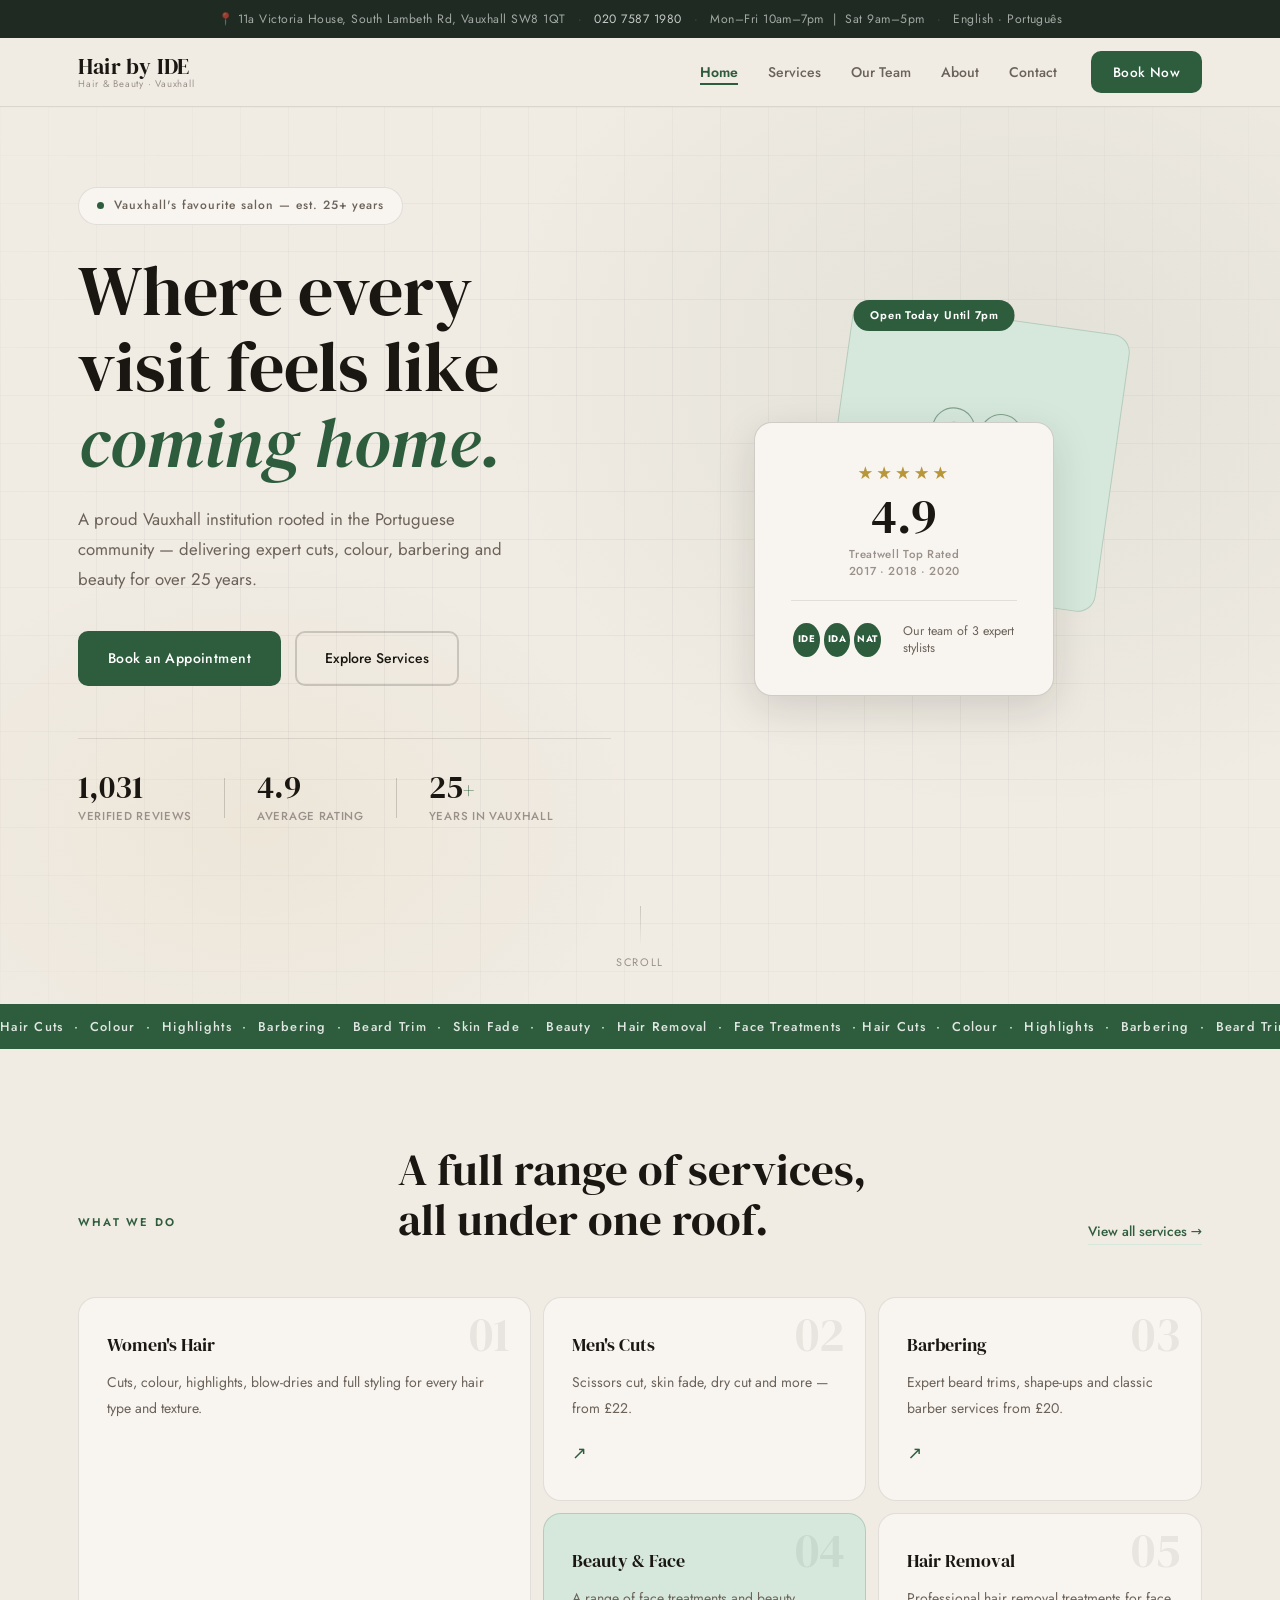
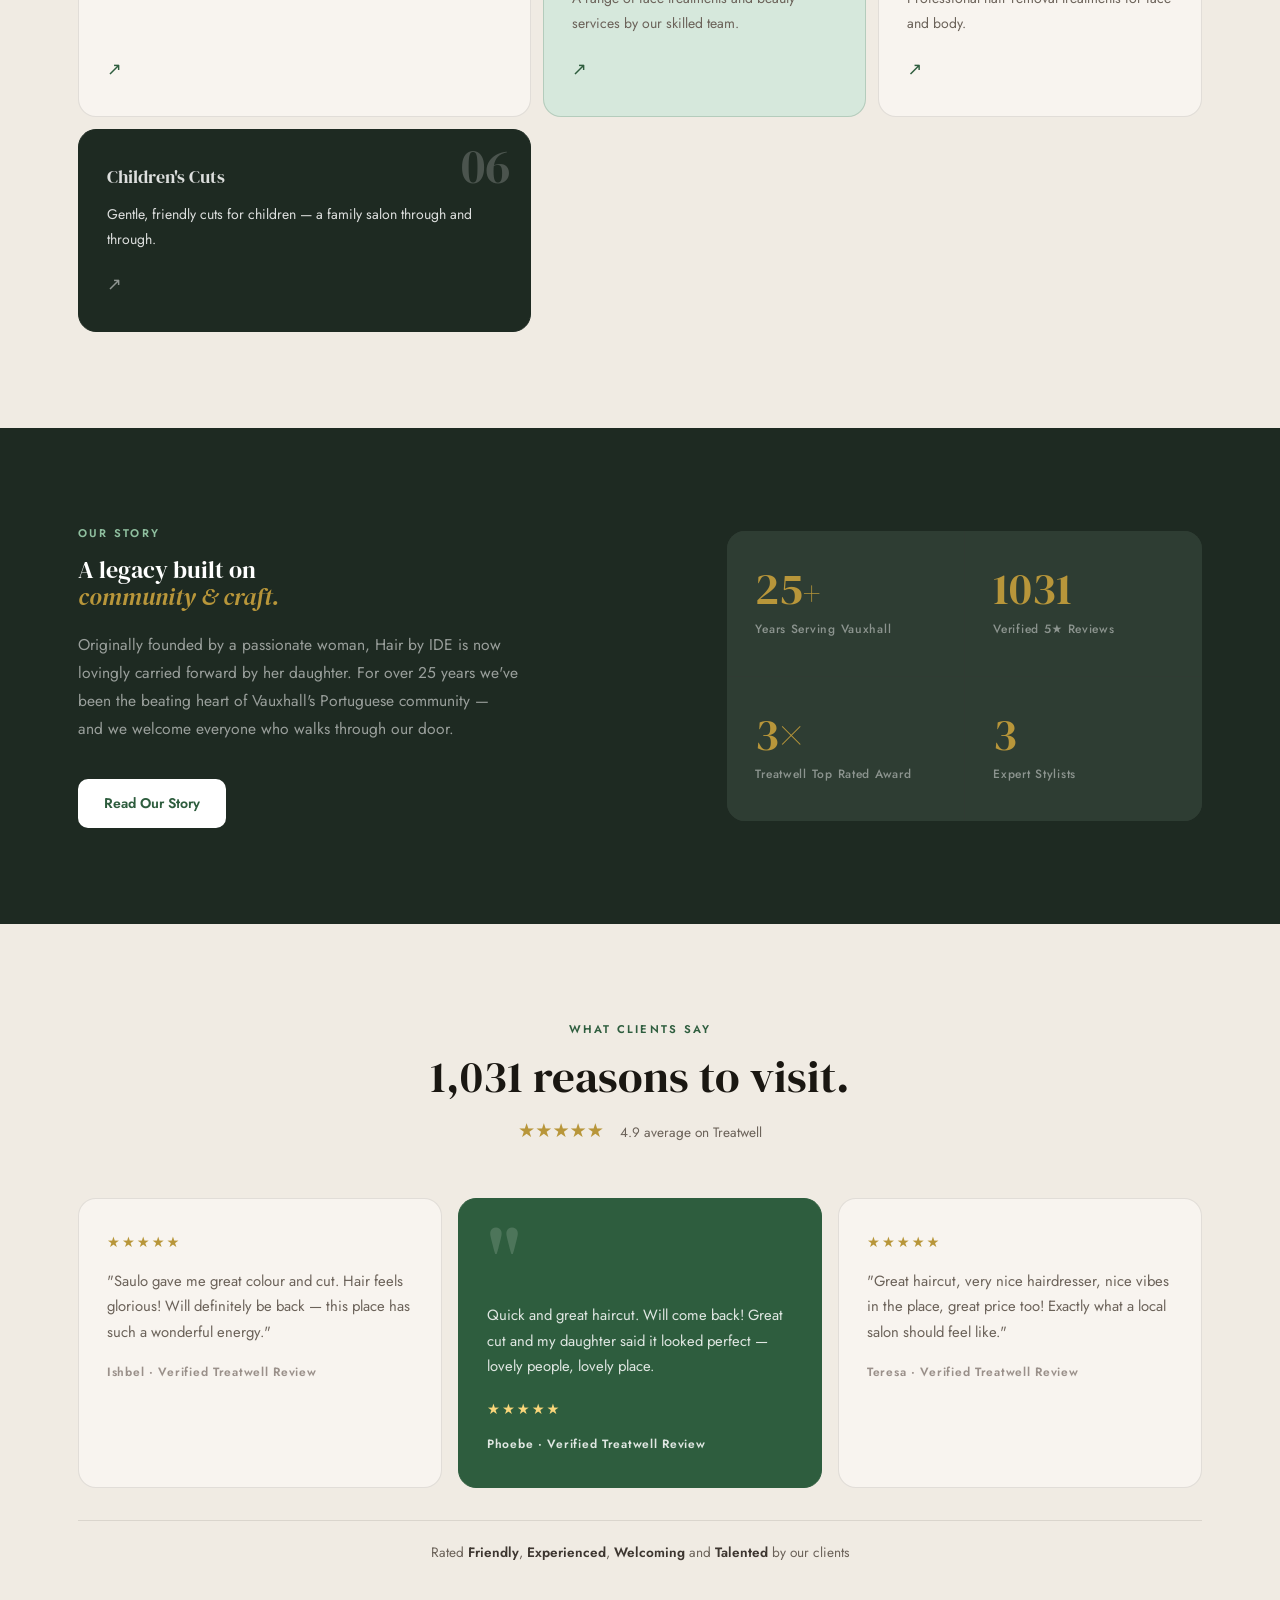
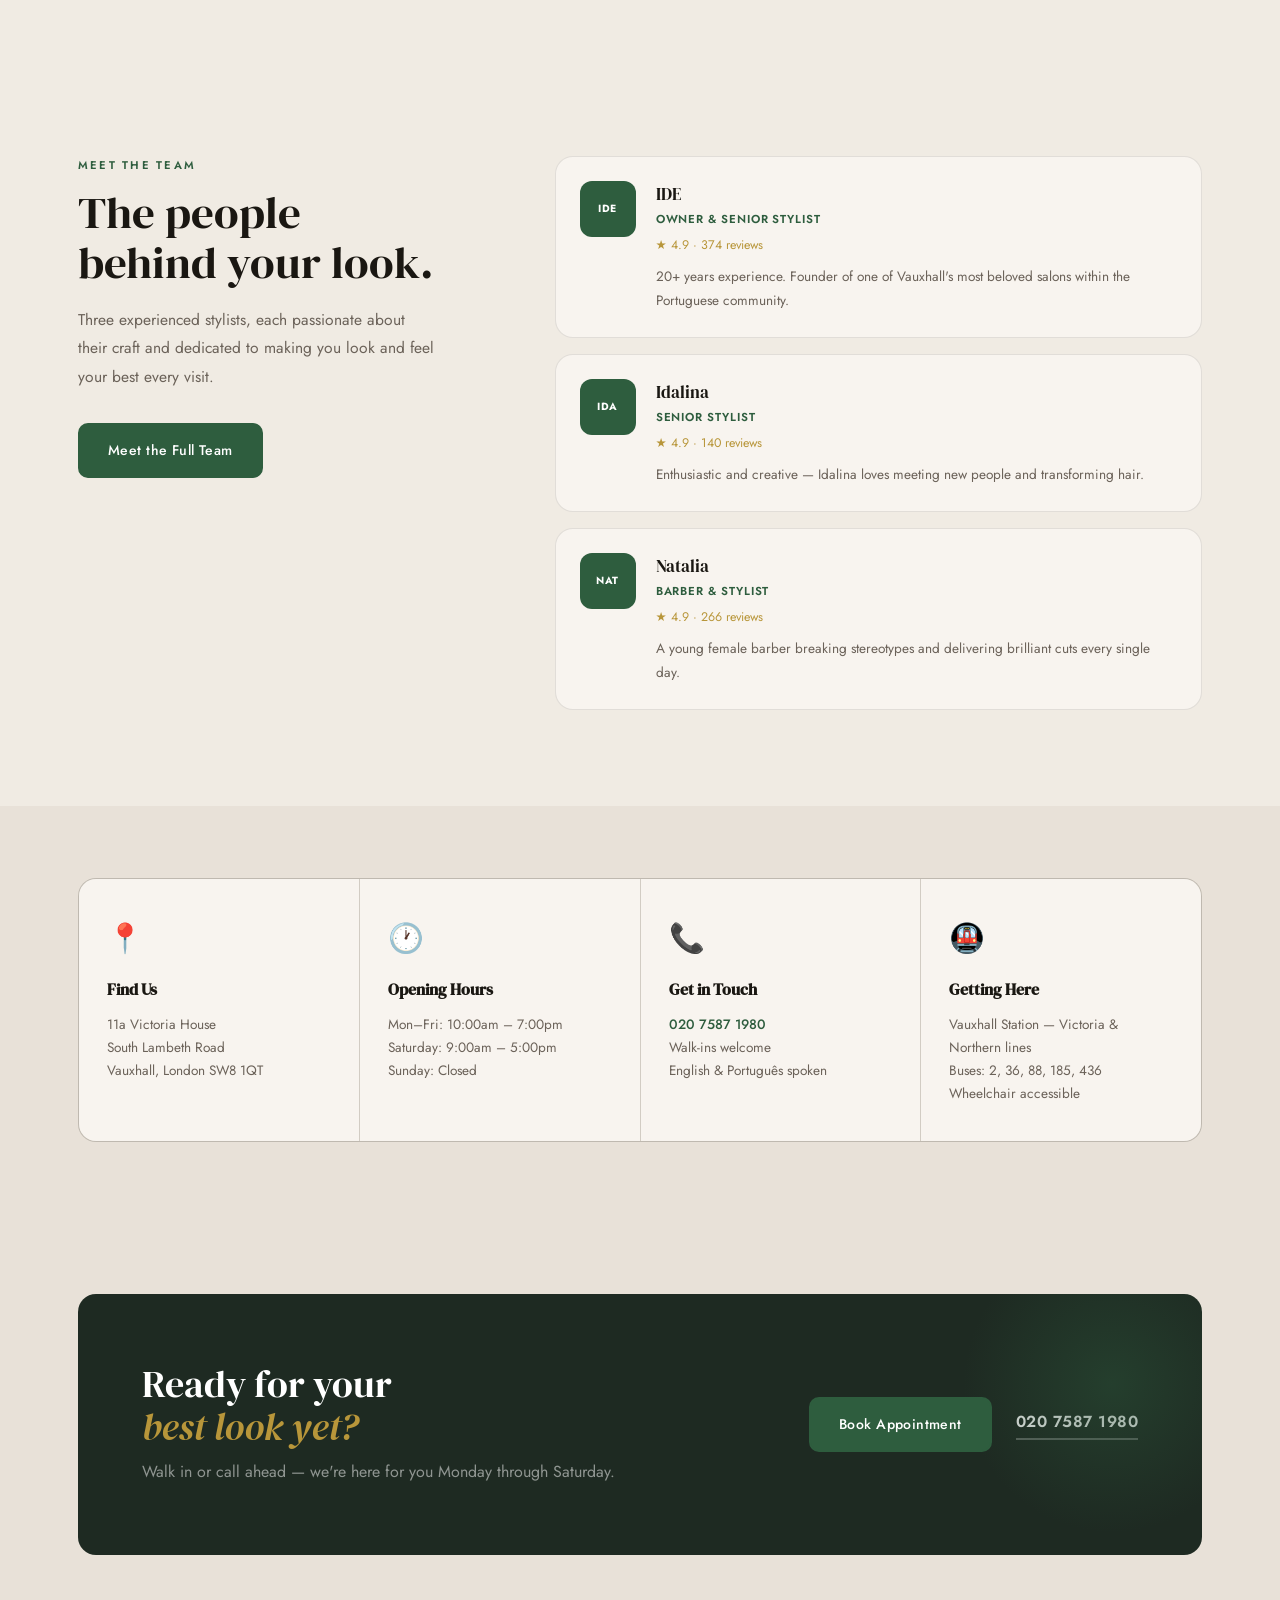
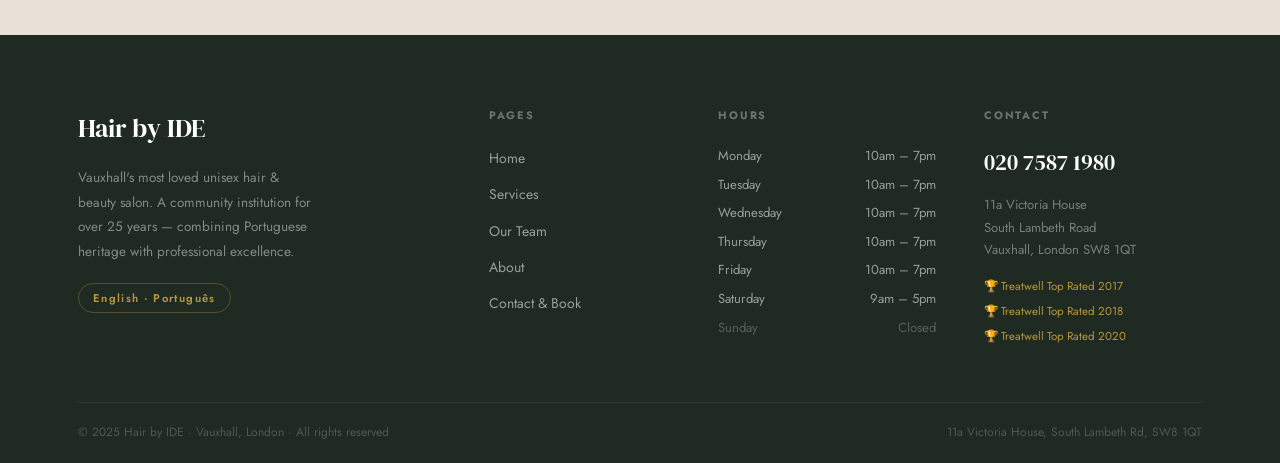
==== commit 2c5fdc4e: "index.html" ====
--- a/index.html
+++ b/index.html
@@ -3,8 +3,8 @@
 <head>
   <meta charset="UTF-8"/>
   <meta name="viewport" content="width=device-width, initial-scale=1.0"/>
-  <title>London Look Hair & Beauty — Vauxhall, London</title>
-  <meta name="description" content="London Look Hair & Beauty — Vauxhall's most loved unisex salon for over 25 years. Expert cuts, colour, barbering & beauty. 11a Victoria House, South Lambeth Road. Call 020 7587 1980."/>
+  <title>Hair by IDE — Vauxhall, London</title>
+  <meta name="description" content="Hair by IDE — Vauxhall's most loved unisex salon for over 25 years. Expert cuts, colour, barbering & beauty. 11a Victoria House, South Lambeth Road. Call 020 7587 1980."/>
   <link rel="stylesheet" href="styles.css"/>
   <link rel="preconnect" href="https://fonts.googleapis.com"/>
   <link rel="preconnect" href="https://fonts.gstatic.com" crossorigin/>
@@ -14,7 +14,7 @@
 
   <div class="preloader" id="preloader">
     <div class="pl-inner">
-      <div class="pl-logo">London Look</div>
+      <div class="pl-logo">Hair by IDE</div>
       <div class="pl-bar"><div class="pl-fill"></div></div>
     </div>
   </div>
@@ -34,7 +34,7 @@
   <nav class="nav" id="nav">
     <div class="nav-wrap">
       <a href="index.html" class="nav-logo">
-        <span class="nl-main">London Look</span>
+        <span class="nl-main">Hair by IDE</span>
         <span class="nl-sub">Hair &amp; Beauty · Vauxhall</span>
       </a>
       <ul class="nav-menu" id="navMenu">
@@ -190,7 +190,7 @@
       <div class="ls-text reveal-up">
         <div class="sec-label light">Our Story</div>
         <h2>A legacy built on<br/><em>community & craft.</em></h2>
-        <p>Originally founded by a passionate woman, London Look is now lovingly carried forward by her daughter. For over 25 years we've been the beating heart of Vauxhall's Portuguese community — and we welcome everyone who walks through our door.</p>
+        <p>Originally founded by a passionate woman, Hair by IDE is now lovingly carried forward by her daughter. For over 25 years we've been the beating heart of Vauxhall's Portuguese community — and we welcome everyone who walks through our door.</p>
         <a href="about.html" class="btn-fill-light">Read Our Story</a>
       </div>
       <div class="ls-numbers reveal-right">
@@ -333,7 +333,7 @@
     <div class="container">
       <div class="footer-grid">
         <div class="fg-brand">
-          <div class="fg-logo">London Look</div>
+          <div class="fg-logo">Hair by IDE</div>
           <p>Vauxhall's most loved unisex hair &amp; beauty salon. A community institution for over 25 years — combining Portuguese heritage with professional excellence.</p>
           <div class="fg-langs">English · Português</div>
         </div>
@@ -371,7 +371,7 @@
         </div>
       </div>
       <div class="footer-bottom">
-        <span>© 2025 London Look Hair &amp; Beauty · Vauxhall, London · All rights reserved</span>
+        <span>© 2025 Hair by IDE · Vauxhall, London · All rights reserved</span>
         <span>11a Victoria House, South Lambeth Rd, SW8 1QT</span>
       </div>
     </div>
